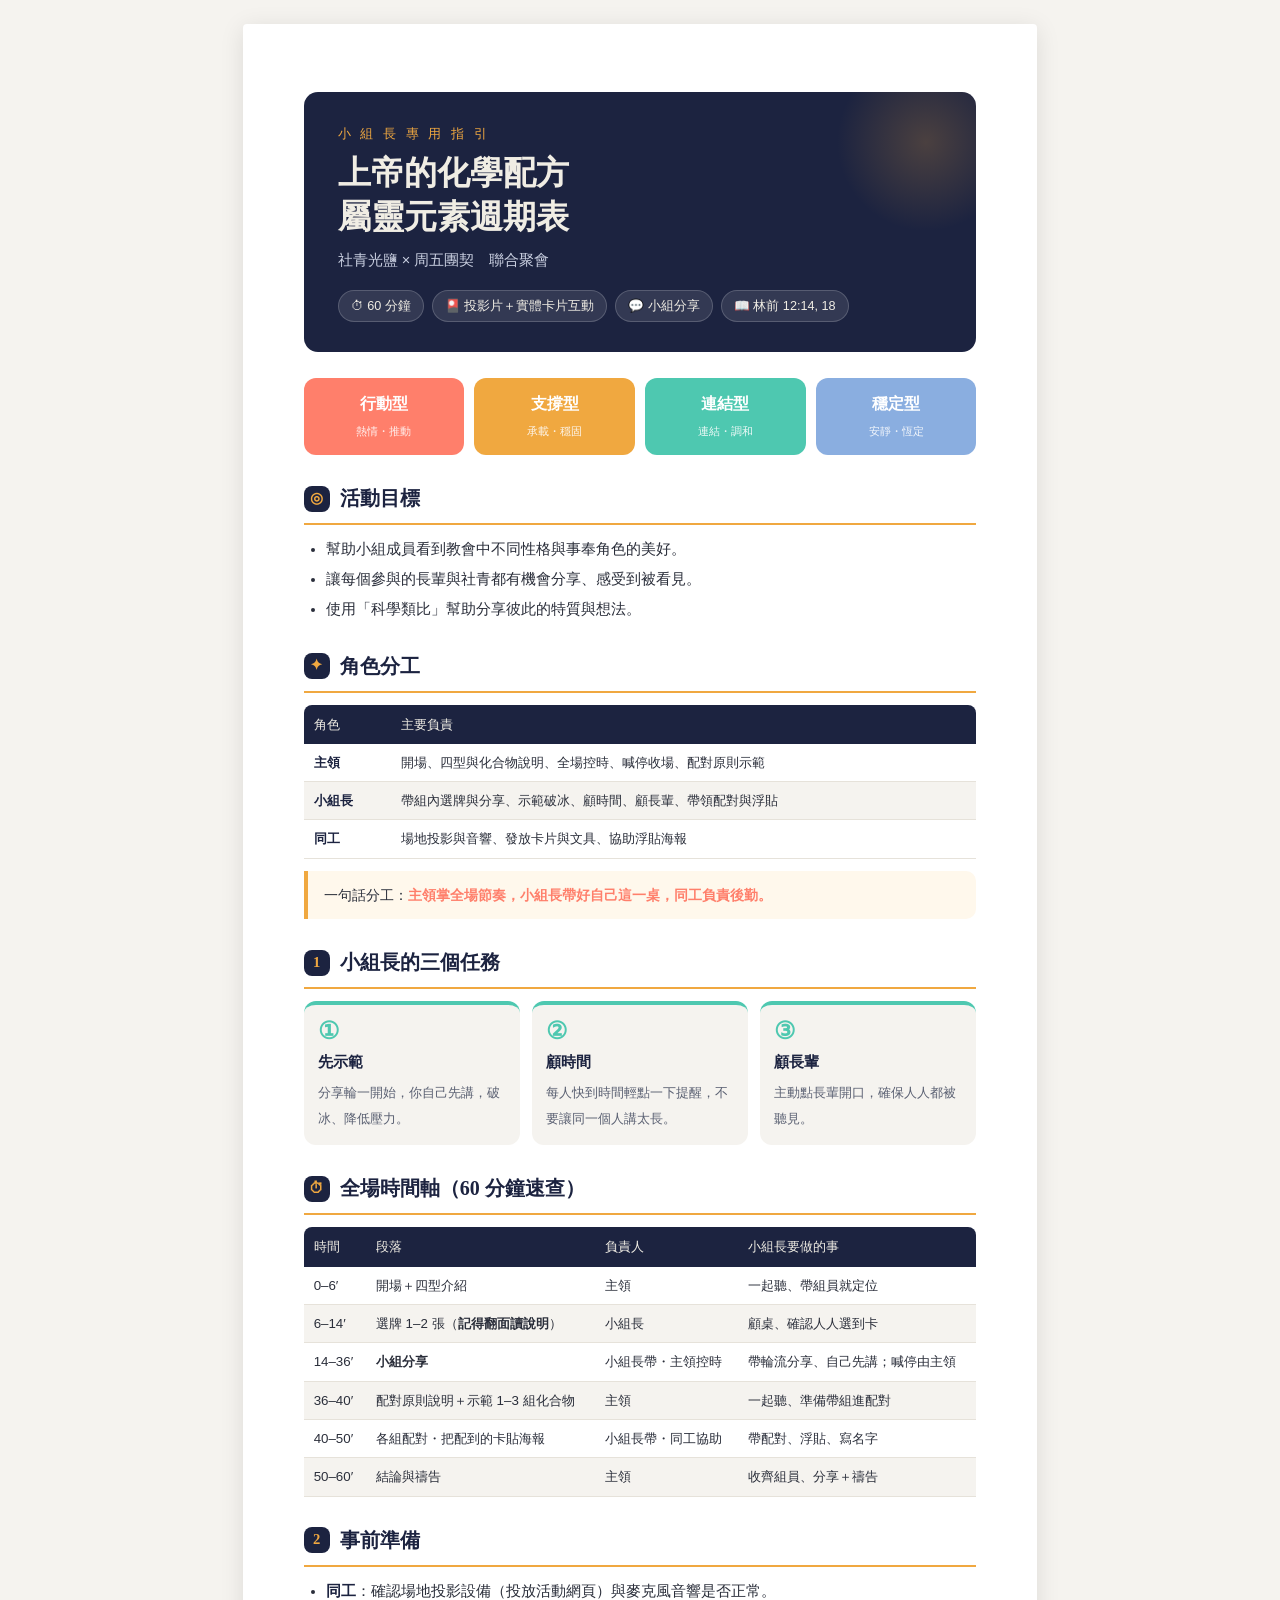
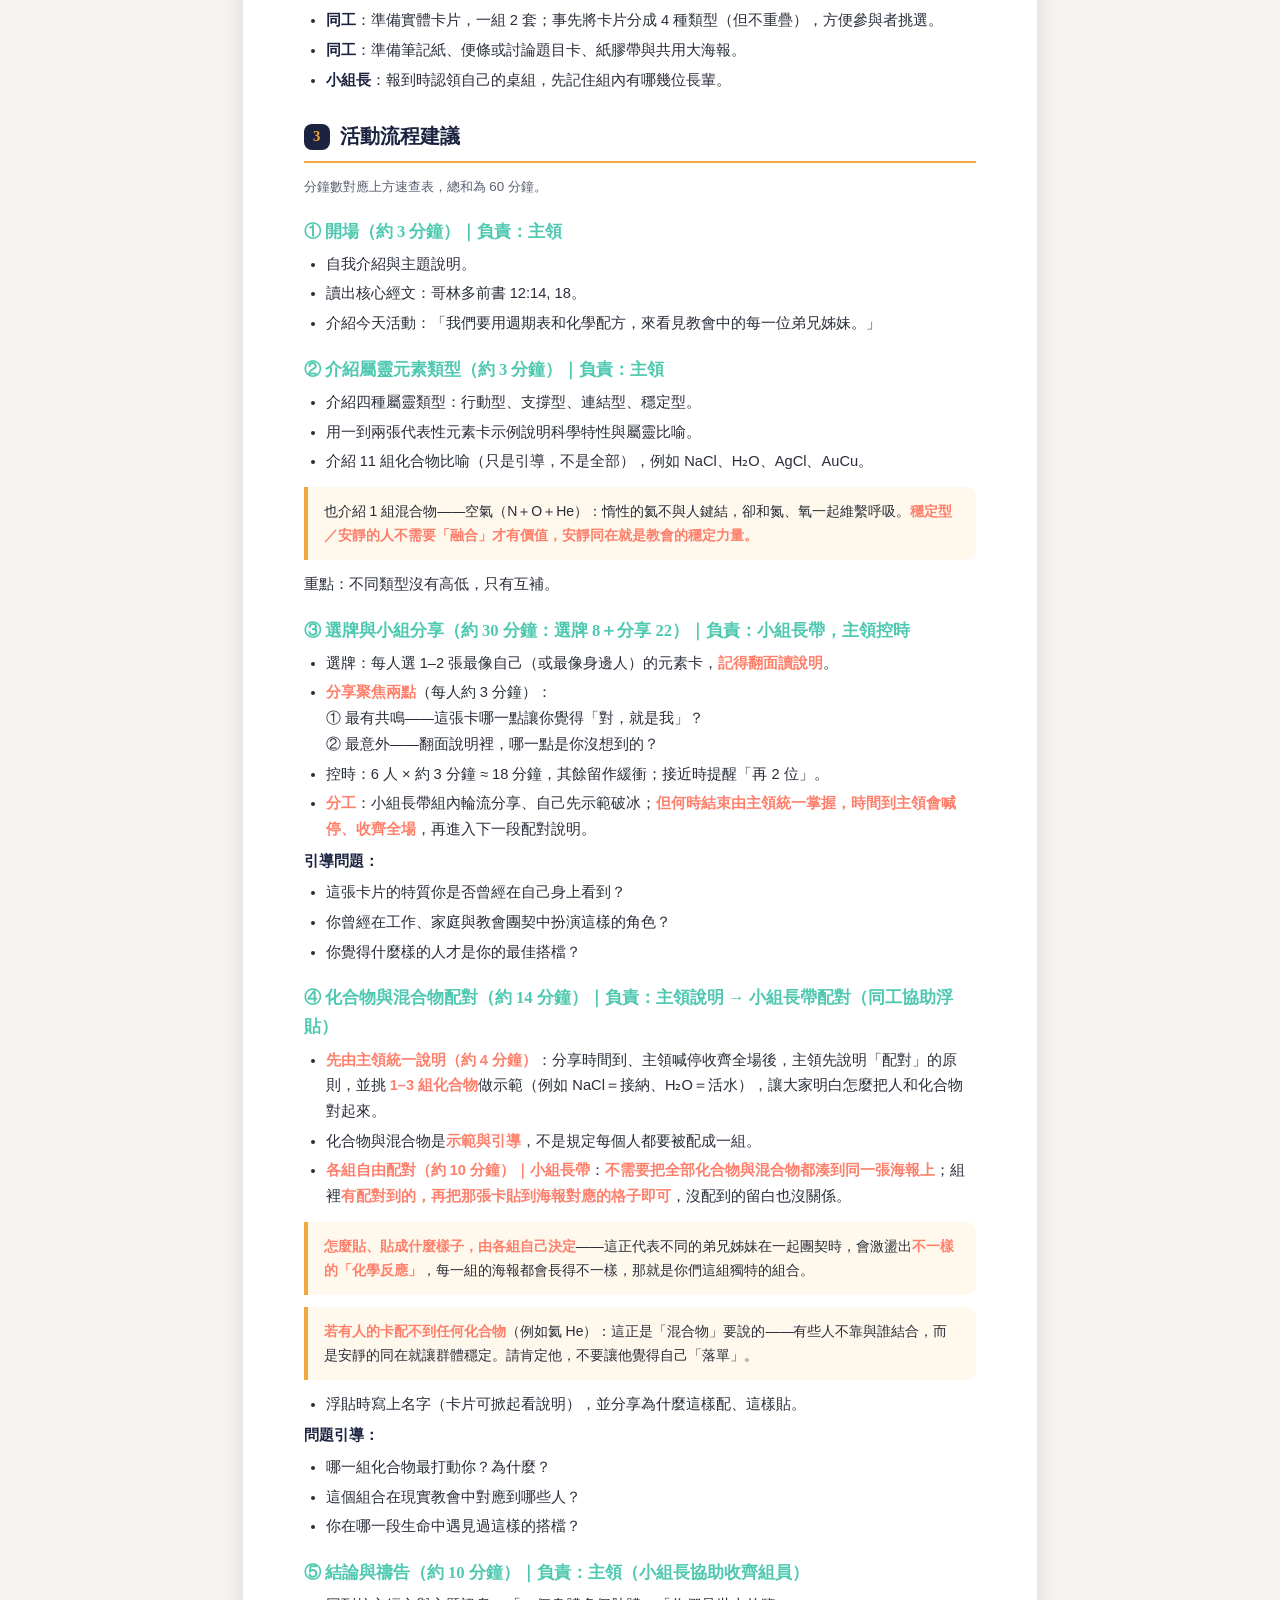
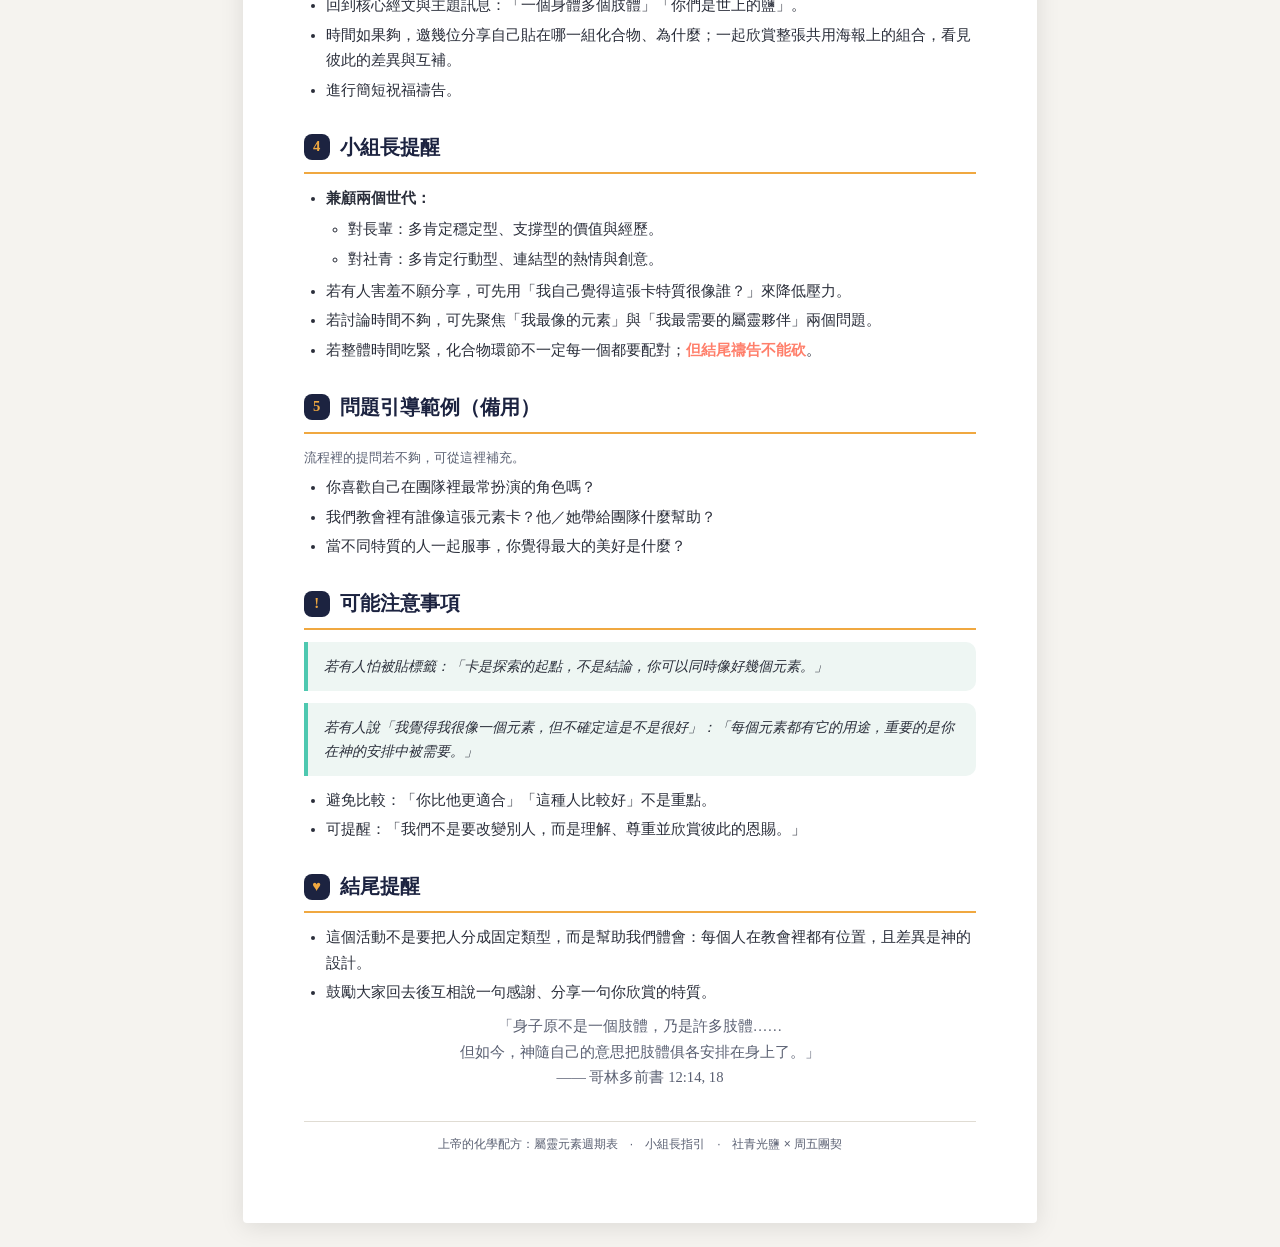
==== leader-guide.html @ a565ae97 "小組長指引 HTML：A4 列印排版優化，並改用英文檔名 leader-guide.html - 列印時避免表格/卡片/段落跨頁、標題與內文不分離 - 保留深色表頭與封面背景（print-color-" ====
<!DOCTYPE html>
<html lang="zh-Hant">
<head>
<meta charset="UTF-8">
<title>活動指引：小組長專用</title>
<style>
  :root {
    --action-main: #FF7F6B;
    --struct-main: #F0A840;
    --rel-main:    #4EC8B0;
    --stab-main:   #8AAEE0;
    --board:       #1c2340;
    --board-text:  #f0ede4;
    --bg:          #f5f3ef;
    --ink:         #2a2e3a;
    --ink-soft:    #5a6072;
  }

  @page {
    size: A4;
    margin: 16mm 15mm 18mm 15mm;
  }

  * { box-sizing: border-box; }

  body {
    font-family: "Noto Sans TC", "PingFang TC", "Microsoft JhengHei", sans-serif;
    color: var(--ink);
    line-height: 1.75;
    font-size: 11pt;
    margin: 0;
    background: var(--bg);
  }

  /* 螢幕檢視：模擬 A4 紙張置中，留白；列印時關閉，改由 @page 控制邊距 */
  .page {
    max-width: 210mm;
    margin: 24px auto;
    padding: 18mm 16mm;
    background: #fff;
    box-shadow: 0 4px 24px rgba(0,0,0,.10);
    border-radius: 4px;
  }
  @media print {
    /* 保留深色表頭/封面背景，否則淺色字會印不出來 */
    * { -webkit-print-color-adjust: exact; print-color-adjust: exact; }
    body { background: #fff; font-size: 10.5pt; }
    .page {
      max-width: none;
      margin: 0;
      padding: 0;
      box-shadow: none;
      border-radius: 0;
    }
    /* 避免段落、表格、卡片被切到跨頁 */
    h2, h3 { break-after: avoid; }
    table, thead, tr { break-inside: avoid; }
    .callout, .task, .types, .tasks, li { break-inside: avoid; }
    .cover { break-inside: avoid; }
    /* 列印時關閉陰影/圓角等螢幕裝飾，省墨並更清晰 */
    .cover { box-shadow: none; }
  }

  h1, h2, h3 { font-family: "Noto Serif TC", "Songti TC", serif; }

  /* ---- Cover header ---- */
  .cover {
    background: var(--board);
    color: var(--board-text);
    border-radius: 14px;
    padding: 30px 34px;
    margin-bottom: 26px;
    position: relative;
    overflow: hidden;
  }
  .cover::after {
    content: "";
    position: absolute;
    right: -40px; top: -40px;
    width: 180px; height: 180px;
    border-radius: 50%;
    background: radial-gradient(circle, rgba(240,168,64,.22), transparent 70%);
  }
  .cover .eyebrow {
    font-size: 10pt;
    letter-spacing: 3px;
    color: var(--struct-main);
    margin: 0 0 6px;
  }
  .cover h1 {
    margin: 0 0 10px;
    font-size: 25pt;
    font-weight: 700;
    line-height: 1.3;
  }
  .cover .sub {
    margin: 0;
    font-size: 11pt;
    color: #c9cfe0;
  }
  .cover .meta {
    margin-top: 16px;
    display: flex;
    flex-wrap: wrap;
    gap: 8px;
  }
  .chip {
    font-size: 9.5pt;
    padding: 4px 12px;
    border-radius: 999px;
    background: rgba(255,255,255,.10);
    border: 1px solid rgba(255,255,255,.18);
    color: var(--board-text);
  }

  /* ---- type swatches ---- */
  .types {
    display: flex;
    gap: 10px;
    margin: 0 0 26px;
  }
  .type {
    flex: 1;
    border-radius: 12px;
    padding: 12px 14px;
    color: #fff;
    text-align: center;
  }
  .type b { display: block; font-size: 12pt; }
  .type span { font-size: 8.5pt; opacity: .9; }
  .t-action { background: var(--action-main); }
  .t-struct { background: var(--struct-main); }
  .t-rel    { background: var(--rel-main); }
  .t-stab   { background: var(--stab-main); }

  /* ---- section headings ---- */
  h2 {
    font-size: 15pt;
    color: var(--board);
    margin: 26px 0 12px;
    padding-bottom: 7px;
    border-bottom: 2px solid var(--struct-main);
    display: flex;
    align-items: center;
    gap: 10px;
  }
  h2 .num {
    display: inline-flex;
    align-items: center;
    justify-content: center;
    width: 26px; height: 26px;
    border-radius: 8px;
    background: var(--board);
    color: var(--struct-main);
    font-size: 11pt;
    flex: none;
  }
  h3 {
    font-size: 12.5pt;
    color: var(--rel-main);
    margin: 18px 0 6px;
  }

  p { margin: 6px 0; }

  ul, ol { margin: 6px 0; padding-left: 22px; }
  li { margin: 4px 0; }

  strong { color: var(--action-main); font-weight: 700; }

  /* ---- table ---- */
  table {
    width: 100%;
    border-collapse: collapse;
    margin: 10px 0;
    font-size: 10pt;
  }
  th {
    background: var(--board);
    color: var(--board-text);
    padding: 8px 10px;
    text-align: left;
    font-weight: 500;
  }
  th:first-child { border-top-left-radius: 8px; }
  th:last-child  { border-top-right-radius: 8px; }
  td {
    padding: 7px 10px;
    border-bottom: 1px solid #e6e2da;
  }
  tr:nth-child(even) td { background: var(--bg); }

  /* ---- task cards ---- */
  .tasks {
    display: flex;
    gap: 12px;
    margin: 12px 0;
  }
  .task {
    flex: 1;
    background: var(--bg);
    border-radius: 12px;
    padding: 14px;
    border-top: 4px solid var(--rel-main);
  }
  .task .k { font-size: 18pt; font-weight: 700; color: var(--rel-main); line-height: 1; }
  .task b { display: block; margin: 6px 0 4px; color: var(--board); font-size: 11.5pt; }
  .task span { font-size: 9.5pt; color: var(--ink-soft); }

  /* ---- callout ---- */
  .callout {
    background: #fff8ec;
    border-left: 4px solid var(--struct-main);
    border-radius: 0 10px 10px 0;
    padding: 12px 16px;
    margin: 12px 0;
    font-size: 10.5pt;
  }
  .callout.quote {
    background: #eef6f3;
    border-left-color: var(--rel-main);
    font-style: italic;
  }

  .verse {
    text-align: center;
    color: var(--ink-soft);
    font-family: "Noto Serif TC", serif;
    font-size: 11pt;
    margin: 8px 0 4px;
  }

  .avoid-page-break { break-inside: avoid; }
  h2 { break-after: avoid; }

  footer {
    margin-top: 30px;
    padding-top: 12px;
    border-top: 1px solid #e0dcd3;
    text-align: center;
    color: var(--ink-soft);
    font-size: 9pt;
  }
</style>
</head>
<body>
<div class="page">

  <div class="cover">
    <p class="eyebrow">小 組 長 專 用 指 引</p>
    <h1>上帝的化學配方<br>屬靈元素週期表</h1>
    <p class="sub">社青光鹽 × 周五團契　聯合聚會</p>
    <div class="meta">
      <span class="chip">⏱ 60 分鐘</span>
      <span class="chip">🎴 投影片＋實體卡片互動</span>
      <span class="chip">💬 小組分享</span>
      <span class="chip">📖 林前 12:14, 18</span>
    </div>
  </div>

  <div class="types">
    <div class="type t-action"><b>行動型</b><span>熱情・推動</span></div>
    <div class="type t-struct"><b>支撐型</b><span>承載・穩固</span></div>
    <div class="type t-rel"><b>連結型</b><span>連結・調和</span></div>
    <div class="type t-stab"><b>穩定型</b><span>安靜・恆定</span></div>
  </div>

  <h2><span class="num">◎</span>活動目標</h2>
  <ul>
    <li>幫助小組成員看到教會中不同性格與事奉角色的美好。</li>
    <li>讓每個參與的長輩與社青都有機會分享、感受到被看見。</li>
    <li>使用「科學類比」幫助分享彼此的特質與想法。</li>
  </ul>

  <h2><span class="num">✦</span>角色分工</h2>
  <table>
    <thead>
      <tr><th>角色</th><th>主要負責</th></tr>
    </thead>
    <tbody>
      <tr><td><b style="color:var(--board)">主領</b></td><td>開場、四型與化合物說明、全場控時、喊停收場、配對原則示範</td></tr>
      <tr><td><b style="color:var(--board)">小組長</b></td><td>帶組內選牌與分享、示範破冰、顧時間、顧長輩、帶領配對與浮貼</td></tr>
      <tr><td><b style="color:var(--board)">同工</b></td><td>場地投影與音響、發放卡片與文具、協助浮貼海報</td></tr>
    </tbody>
  </table>
  <div class="callout">一句話分工：<strong>主領掌全場節奏，小組長帶好自己這一桌，同工負責後勤。</strong></div>

  <h2><span class="num">1</span>小組長的三個任務</h2>
  <div class="tasks">
    <div class="task">
      <div class="k">①</div>
      <b>先示範</b>
      <span>分享輪一開始，你自己先講，破冰、降低壓力。</span>
    </div>
    <div class="task">
      <div class="k">②</div>
      <b>顧時間</b>
      <span>每人快到時間輕點一下提醒，不要讓同一個人講太長。</span>
    </div>
    <div class="task">
      <div class="k">③</div>
      <b>顧長輩</b>
      <span>主動點長輩開口，確保人人都被聽見。</span>
    </div>
  </div>

  <h2><span class="num">⏱</span>全場時間軸（60 分鐘速查）</h2>
  <table>
    <thead>
      <tr><th>時間</th><th>段落</th><th>負責人</th><th>小組長要做的事</th></tr>
    </thead>
    <tbody>
      <tr><td>0–6′</td><td>開場＋四型介紹</td><td>主領</td><td>一起聽、帶組員就定位</td></tr>
      <tr><td>6–14′</td><td>選牌 1–2 張（<b>記得翻面讀說明</b>）</td><td>小組長</td><td>顧桌、確認人人選到卡</td></tr>
      <tr><td>14–36′</td><td><b>小組分享</b></td><td>小組長帶・主領控時</td><td>帶輪流分享、自己先講；喊停由主領</td></tr>
      <tr><td>36–40′</td><td>配對原則說明＋示範 1–3 組化合物</td><td>主領</td><td>一起聽、準備帶組進配對</td></tr>
      <tr><td>40–50′</td><td>各組配對・把配到的卡貼海報</td><td>小組長帶・同工協助</td><td>帶配對、浮貼、寫名字</td></tr>
      <tr><td>50–60′</td><td>結論與禱告</td><td>主領</td><td>收齊組員、分享＋禱告</td></tr>
    </tbody>
  </table>

  <h2><span class="num">2</span>事前準備</h2>
  <ul>
    <li><b style="color:var(--board)">同工</b>：確認場地投影設備（投放活動網頁）與麥克風音響是否正常。</li>
    <li><b style="color:var(--board)">同工</b>：準備實體卡片，一組 2 套；事先將卡片分成 4 種類型（但不重疊），方便參與者挑選。</li>
    <li><b style="color:var(--board)">同工</b>：準備筆記紙、便條或討論題目卡、紙膠帶與共用大海報。</li>
    <li><b style="color:var(--board)">小組長</b>：報到時認領自己的桌組，先記住組內有哪幾位長輩。</li>
  </ul>

  <h2><span class="num">3</span>活動流程建議</h2>
  <p style="color:var(--ink-soft);font-size:10pt;">分鐘數對應上方速查表，總和為 60 分鐘。</p>

  <h3>① 開場（約 3 分鐘）｜負責：主領</h3>
  <ul>
    <li>自我介紹與主題說明。</li>
    <li>讀出核心經文：哥林多前書 12:14, 18。</li>
    <li>介紹今天活動：「我們要用週期表和化學配方，來看見教會中的每一位弟兄姊妹。」</li>
  </ul>

  <h3>② 介紹屬靈元素類型（約 3 分鐘）｜負責：主領</h3>
  <ul>
    <li>介紹四種屬靈類型：行動型、支撐型、連結型、穩定型。</li>
    <li>用一到兩張代表性元素卡示例說明科學特性與屬靈比喻。</li>
    <li>介紹 11 組化合物比喻（只是引導，不是全部），例如 NaCl、H₂O、AgCl、AuCu。</li>
  </ul>
  <div class="callout">
    也介紹 1 組混合物——空氣（N＋O＋He）：惰性的氦不與人鍵結，卻和氮、氧一起維繫呼吸。<strong>穩定型／安靜的人不需要「融合」才有價值，安靜同在就是教會的穩定力量。</strong>
  </div>
  <p>重點：不同類型沒有高低，只有互補。</p>

  <h3>③ 選牌與小組分享（約 30 分鐘：選牌 8＋分享 22）｜負責：小組長帶，主領控時</h3>
  <ul>
    <li>選牌：每人選 1–2 張最像自己（或最像身邊人）的元素卡，<strong>記得翻面讀說明</strong>。</li>
    <li><strong>分享聚焦兩點</strong>（每人約 3 分鐘）：
      <br>① 最有共鳴——這張卡哪一點讓你覺得「對，就是我」？
      <br>② 最意外——翻面說明裡，哪一點是你沒想到的？</li>
    <li>控時：6 人 × 約 3 分鐘 ≈ 18 分鐘，其餘留作緩衝；接近時提醒「再 2 位」。</li>
    <li><strong>分工</strong>：小組長帶組內輪流分享、自己先示範破冰；<strong>但何時結束由主領統一掌握，時間到主領會喊停、收齊全場</strong>，再進入下一段配對說明。</li>
  </ul>
  <p><b style="color:var(--board)">引導問題：</b></p>
  <ul>
    <li>這張卡片的特質你是否曾經在自己身上看到？</li>
    <li>你曾經在工作、家庭與教會團契中扮演這樣的角色？</li>
    <li>你覺得什麼樣的人才是你的最佳搭檔？</li>
  </ul>

  <h3>④ 化合物與混合物配對（約 14 分鐘）｜負責：主領說明 → 小組長帶配對（同工協助浮貼）</h3>
  <ul>
    <li><strong>先由主領統一說明（約 4 分鐘）</strong>：分享時間到、主領喊停收齊全場後，主領先說明「配對」的原則，並挑 <strong>1–3 組化合物</strong>做示範（例如 NaCl＝接納、H₂O＝活水），讓大家明白怎麼把人和化合物對起來。</li>
    <li>化合物與混合物是<strong>示範與引導</strong>，不是規定每個人都要被配成一組。</li>
    <li><strong>各組自由配對（約 10 分鐘）｜小組長帶</strong>：<strong>不需要把全部化合物與混合物都湊到同一張海報上</strong>；組裡<strong>有配對到的，再把那張卡貼到海報對應的格子即可</strong>，沒配到的留白也沒關係。</li>
  </ul>
  <div class="callout">
    <strong>怎麼貼、貼成什麼樣子，由各組自己決定</strong>——這正代表不同的弟兄姊妹在一起團契時，會激盪出<strong>不一樣的「化學反應」</strong>，每一組的海報都會長得不一樣，那就是你們這組獨特的組合。
  </div>
  <div class="callout">
    <strong>若有人的卡配不到任何化合物</strong>（例如氦 He）：這正是「混合物」要說的——有些人不靠與誰結合，而是安靜的同在就讓群體穩定。請肯定他，不要讓他覺得自己「落單」。
  </div>
  <ul>
    <li>浮貼時寫上名字（卡片可掀起看說明），並分享為什麼這樣配、這樣貼。</li>
  </ul>
  <p><b style="color:var(--board)">問題引導：</b></p>
  <ul>
    <li>哪一組化合物最打動你？為什麼？</li>
    <li>這個組合在現實教會中對應到哪些人？</li>
    <li>你在哪一段生命中遇見過這樣的搭檔？</li>
  </ul>

  <h3>⑤ 結論與禱告（約 10 分鐘）｜負責：主領（小組長協助收齊組員）</h3>
  <ul>
    <li>回到核心經文與主題訊息：「一個身體多個肢體」「你們是世上的鹽」。</li>
    <li>時間如果夠，邀幾位分享自己貼在哪一組化合物、為什麼；一起欣賞整張共用海報上的組合，看見彼此的差異與互補。</li>
    <li>進行簡短祝福禱告。</li>
  </ul>

  <h2><span class="num">4</span>小組長提醒</h2>
  <div class="avoid-page-break">
  <ul>
    <li><b>兼顧兩個世代：</b>
      <ul>
        <li>對長輩：多肯定穩定型、支撐型的價值與經歷。</li>
        <li>對社青：多肯定行動型、連結型的熱情與創意。</li>
      </ul>
    </li>
    <li>若有人害羞不願分享，可先用「我自己覺得這張卡特質很像誰？」來降低壓力。</li>
    <li>若討論時間不夠，可先聚焦「我最像的元素」與「我最需要的屬靈夥伴」兩個問題。</li>
    <li>若整體時間吃緊，化合物環節不一定每一個都要配對；<strong>但結尾禱告不能砍</strong>。</li>
  </ul>
  </div>

  <h2><span class="num">5</span>問題引導範例（備用）</h2>
  <p style="color:var(--ink-soft);font-size:10pt;">流程裡的提問若不夠，可從這裡補充。</p>
  <ul>
    <li>你喜歡自己在團隊裡最常扮演的角色嗎？</li>
    <li>我們教會裡有誰像這張元素卡？他／她帶給團隊什麼幫助？</li>
    <li>當不同特質的人一起服事，你覺得最大的美好是什麼？</li>
  </ul>

  <h2><span class="num">!</span>可能注意事項</h2>
  <div class="avoid-page-break">
  <div class="callout quote">若有人怕被貼標籤：「卡是探索的起點，不是結論，你可以同時像好幾個元素。」</div>
  <div class="callout quote">若有人說「我覺得我很像一個元素，但不確定這是不是很好」：「每個元素都有它的用途，重要的是你在神的安排中被需要。」</div>
  <ul>
    <li>避免比較：「你比他更適合」「這種人比較好」不是重點。</li>
    <li>可提醒：「我們不是要改變別人，而是理解、尊重並欣賞彼此的恩賜。」</li>
  </ul>
  </div>

  <h2><span class="num">♥</span>結尾提醒</h2>
  <div class="avoid-page-break">
  <ul>
    <li>這個活動不是要把人分成固定類型，而是幫助我們體會：每個人在教會裡都有位置，且差異是神的設計。</li>
    <li>鼓勵大家回去後互相說一句感謝、分享一句你欣賞的特質。</li>
  </ul>
  <p class="verse">「身子原不是一個肢體，乃是許多肢體……<br>但如今，神隨自己的意思把肢體俱各安排在身上了。」<br>—— 哥林多前書 12:14, 18</p>
  </div>

  <footer>上帝的化學配方：屬靈元素週期表　·　小組長指引　·　社青光鹽 × 周五團契</footer>

</div>
</body>
</html>
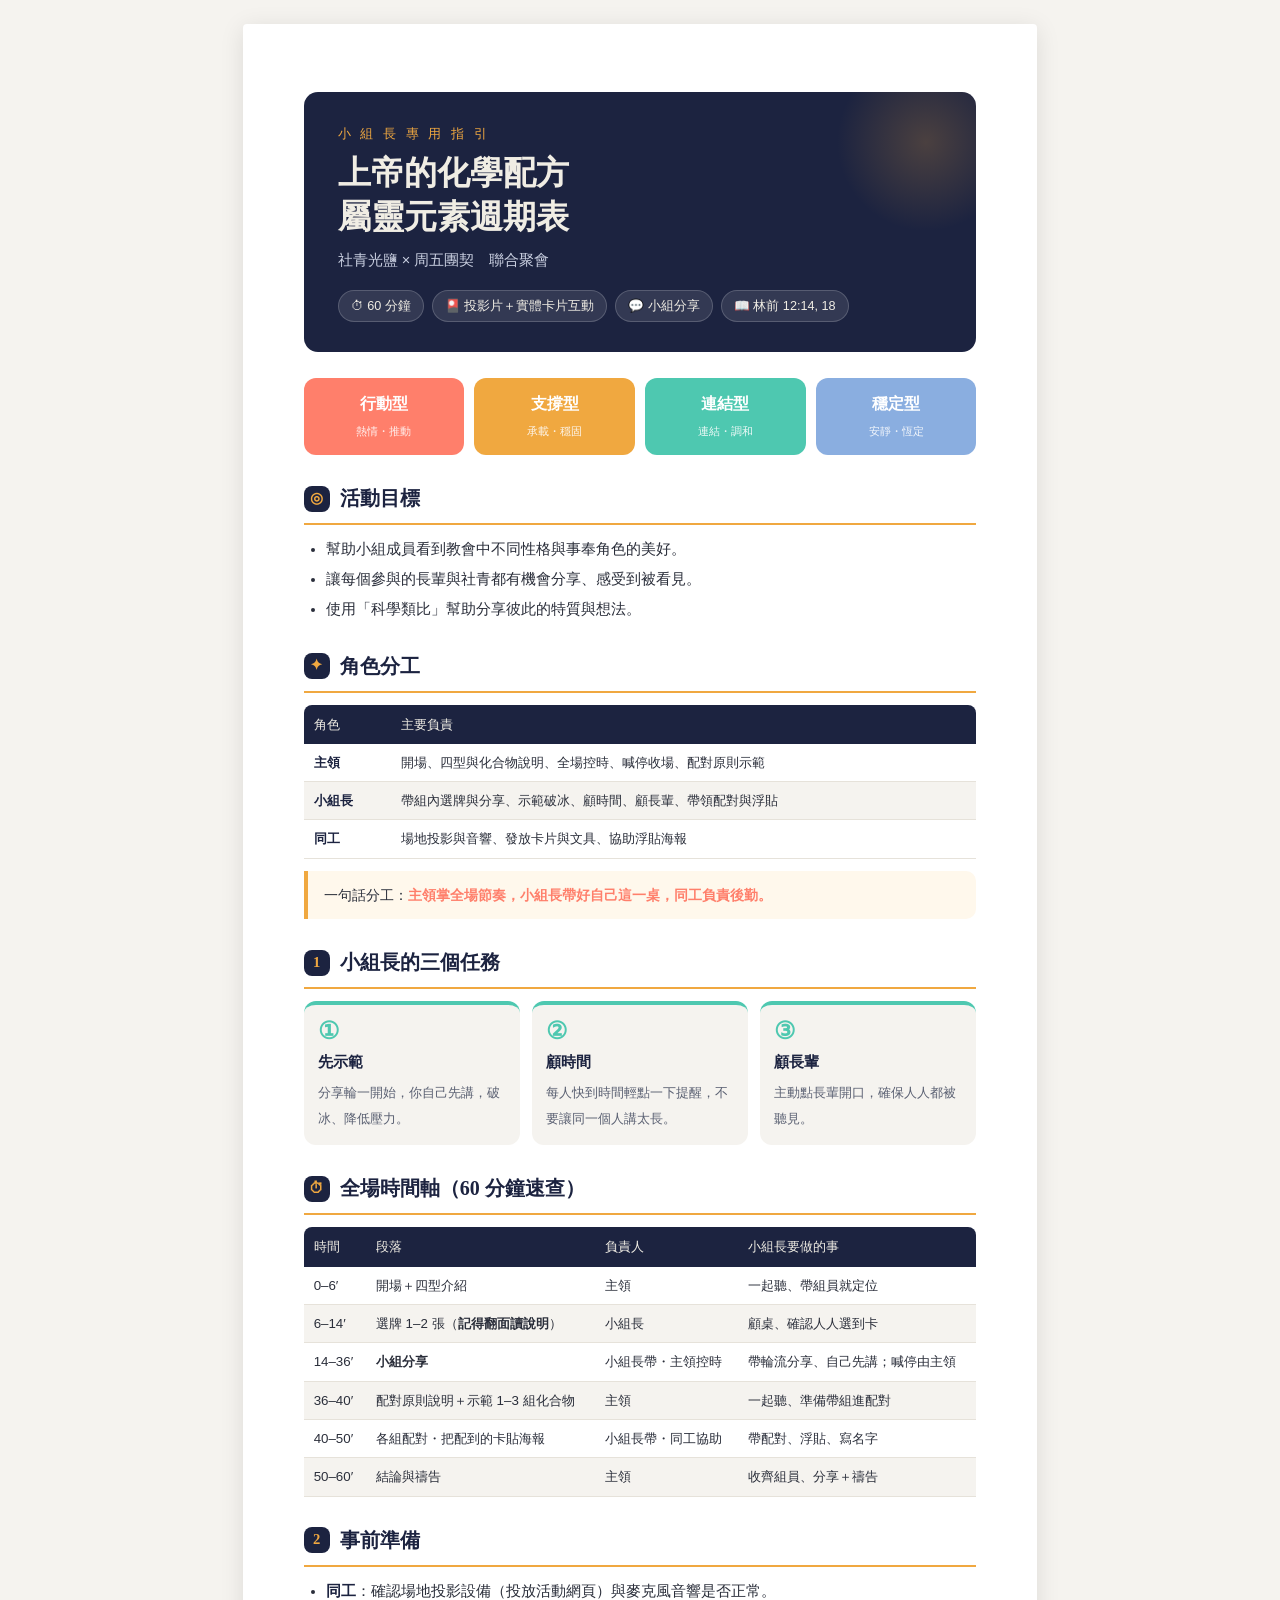
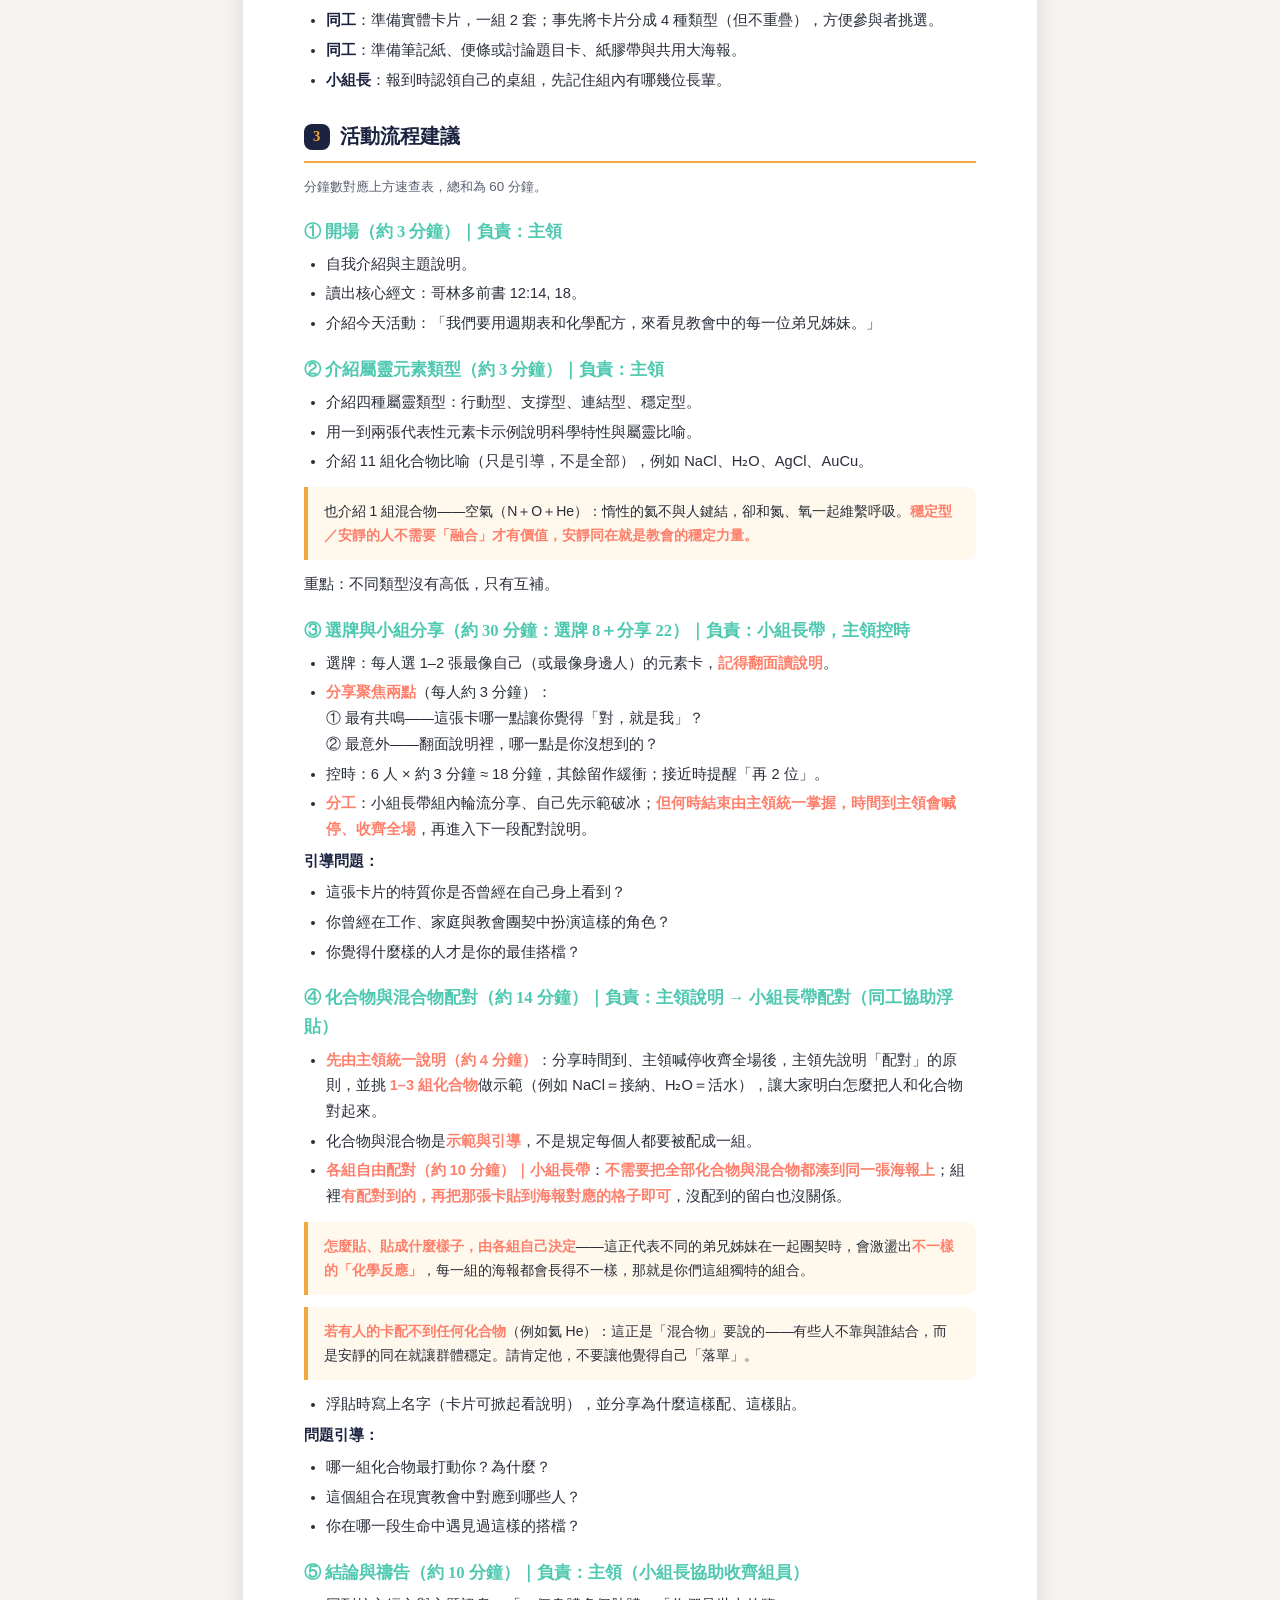
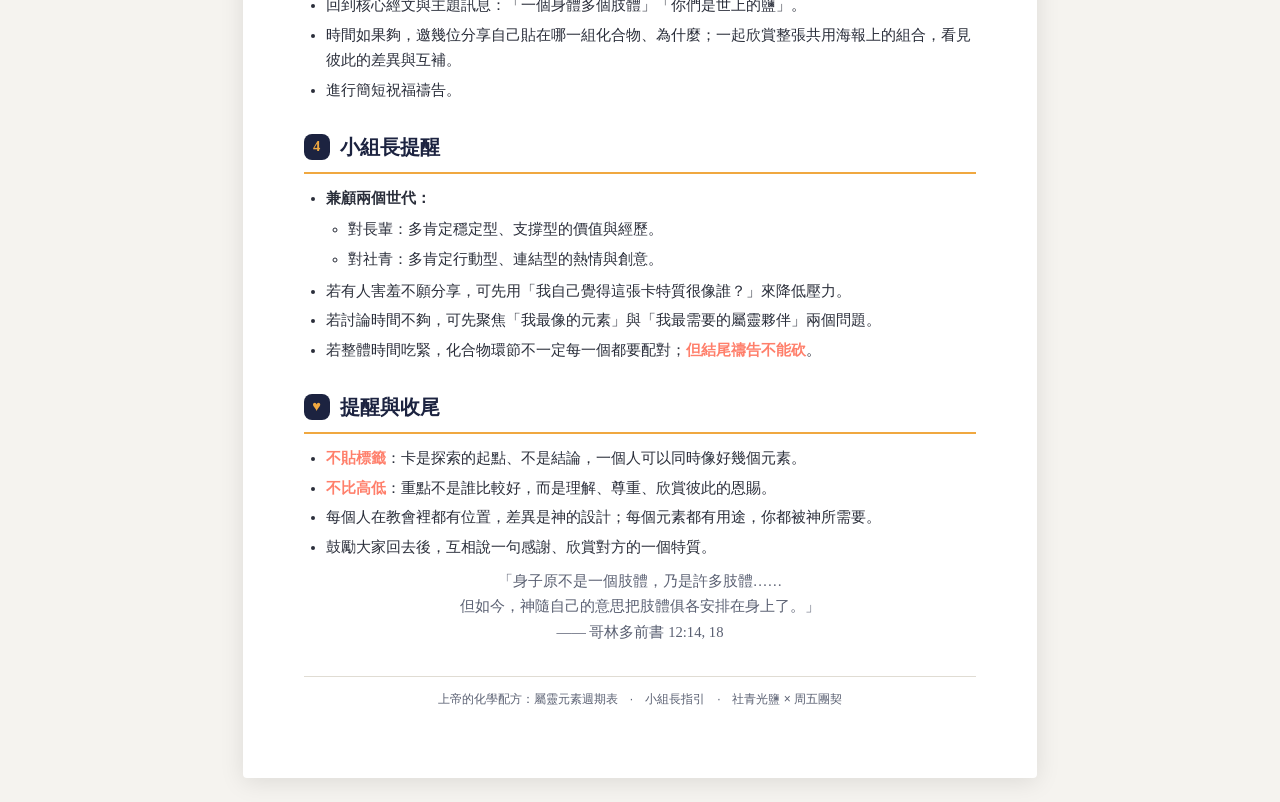
==== commit 560f98ef: "小組長指引：精簡內容 - 移除「問題引導範例（備用）」整段（與流程內提問重複） - 「可能注意事項」＋「結尾提醒」合併精簡為「提醒與收尾」4 條重點 - 仍維持黑白 2 頁 A4  Co-Author" ====
--- a/leader-guide.html
+++ b/leader-guide.html
@@ -41,25 +41,6 @@
     box-shadow: 0 4px 24px rgba(0,0,0,.10);
     border-radius: 4px;
   }
-  @media print {
-    /* 保留深色表頭/封面背景，否則淺色字會印不出來 */
-    * { -webkit-print-color-adjust: exact; print-color-adjust: exact; }
-    body { background: #fff; font-size: 10.5pt; }
-    .page {
-      max-width: none;
-      margin: 0;
-      padding: 0;
-      box-shadow: none;
-      border-radius: 0;
-    }
-    /* 避免段落、表格、卡片被切到跨頁 */
-    h2, h3 { break-after: avoid; }
-    table, thead, tr { break-inside: avoid; }
-    .callout, .task, .types, .tasks, li { break-inside: avoid; }
-    .cover { break-inside: avoid; }
-    /* 列印時關閉陰影/圓角等螢幕裝飾，省墨並更清晰 */
-    .cover { box-shadow: none; }
-  }
 
   h1, h2, h3 { font-family: "Noto Serif TC", "Songti TC", serif; }
 
@@ -241,6 +222,79 @@
     color: var(--ink-soft);
     font-size: 9pt;
   }
+
+  /* ===== 黑白 A4 列印：白底黑字、線框、壓縮成兩頁 =====
+     置於樣式最後，確保列印規則蓋過上方螢幕規則（同權重時後者勝） */
+  @media print {
+    @page { size: A4; margin: 10mm 11mm; }
+
+    body { background: #fff; color: #000; font-size: 8.1pt; line-height: 1.3; }
+    .page { max-width: none; margin: 0; padding: 0; box-shadow: none; border-radius: 0; }
+
+    strong, b { color: #000 !important; }
+
+    /* 省紙：條列改雙欄 */
+    ul.cols2 { column-count: 2; column-gap: 16px; margin: 3px 0; }
+    ul.cols2 > li { break-inside: avoid; }
+
+    /* 封面：拿掉深色底與裝飾圓，改成細線分隔的標題列 */
+    .cover {
+      background: #fff; color: #000; border: none;
+      border-bottom: 1.5pt solid #000; border-radius: 0;
+      padding: 0 0 8px; margin: 0 0 10px; box-shadow: none;
+    }
+    .cover::after { display: none; }
+    .cover .eyebrow { color: #000; margin: 0 0 2px; letter-spacing: 2px; }
+    .cover h1 { font-size: 16pt; margin: 0 0 4px; line-height: 1.2; }
+    .cover .sub { color: #222; font-size: 9pt; }
+    .cover .meta { margin-top: 7px; gap: 6px; }
+    .chip { background: #fff; border: 0.75pt solid #000; color: #000; padding: 1px 7px; font-size: 8pt; }
+
+    /* 四型：細框小方塊 */
+    .types { gap: 6px; margin: 0 0 10px; }
+    .type, .t-action, .t-struct, .t-rel, .t-stab {
+      background: #fff !important; color: #000 !important;
+      border: 0.75pt solid #555; padding: 4px 6px; border-radius: 6px;
+    }
+    .type b { font-size: 9.5pt; }
+    .type span { color: #333; font-size: 7.5pt; }
+
+    /* 標題：壓縮間距、去色 */
+    h2 { color: #000; font-size: 11.5pt; margin: 10px 0 5px; padding-bottom: 3px; border-bottom: 1pt solid #000; gap: 7px; }
+    h2 .num { background: #fff; color: #000; border: 0.75pt solid #000; width: 19px; height: 19px; border-radius: 5px; font-size: 9pt; }
+    h3 { color: #000; font-size: 10pt; margin: 8px 0 2px; }
+    p { margin: 3px 0; }
+    p[style] { font-size: 8.5pt !important; color: #333 !important; }
+    ul, ol { margin: 3px 0; padding-left: 18px; }
+    li { margin: 1.5px 0; }
+
+    /* 表格：白底黑線 */
+    table { margin: 6px 0; font-size: 8.2pt; }
+    th { background: #fff; color: #000; border: 0.75pt solid #000; padding: 3px 6px; font-weight: 700; }
+    th:first-child, th:last-child { border-radius: 0; }
+    td { padding: 3px 6px; border: 0.5pt solid #999; }
+    td b[style] { color: #000 !important; }
+    tr:nth-child(even) td { background: #fff; }
+
+    /* 三個任務：細框、緊湊 */
+    .tasks { gap: 8px; margin: 8px 0; }
+    .task { background: #fff; border: 0.75pt solid #999; border-top: 2pt solid #000; border-radius: 6px; padding: 7px 9px; }
+    .task .k { color: #000; font-size: 14pt; }
+    .task b { color: #000; font-size: 10pt; margin: 3px 0 2px; }
+    .task span { color: #222; font-size: 8.2pt; }
+
+    /* callout：去底色，改細左線 */
+    .callout { background: #fff; border-left: 2.5pt solid #000; border-radius: 0; padding: 5px 10px; margin: 5px 0; font-size: 8.4pt; }
+    .callout.quote { background: #fff; border-left-color: #000; font-style: normal; }
+
+    .verse { color: #222; font-size: 9pt; margin: 6px 0 2px; }
+    footer { color: #333; margin-top: 12px; padding-top: 8px; font-size: 7.5pt; }
+
+    /* 跨頁控制：標題不落單、表格與卡片不被切開 */
+    h2, h3 { break-after: avoid; }
+    table, thead, tr, .task, .callout, li { break-inside: avoid; }
+    .tasks, .types { break-inside: avoid; }
+  }
 </style>
 </head>
 <body>
@@ -266,7 +320,7 @@
   </div>
 
   <h2><span class="num">◎</span>活動目標</h2>
-  <ul>
+  <ul class="cols2">
     <li>幫助小組成員看到教會中不同性格與事奉角色的美好。</li>
     <li>讓每個參與的長輩與社青都有機會分享、感受到被看見。</li>
     <li>使用「科學類比」幫助分享彼此的特質與想法。</li>
@@ -358,7 +412,7 @@
     <li><strong>分工</strong>：小組長帶組內輪流分享、自己先示範破冰；<strong>但何時結束由主領統一掌握，時間到主領會喊停、收齊全場</strong>，再進入下一段配對說明。</li>
   </ul>
   <p><b style="color:var(--board)">引導問題：</b></p>
-  <ul>
+  <ul class="cols2">
     <li>這張卡片的特質你是否曾經在自己身上看到？</li>
     <li>你曾經在工作、家庭與教會團契中扮演這樣的角色？</li>
     <li>你覺得什麼樣的人才是你的最佳搭檔？</li>
@@ -380,7 +434,7 @@
     <li>浮貼時寫上名字（卡片可掀起看說明），並分享為什麼這樣配、這樣貼。</li>
   </ul>
   <p><b style="color:var(--board)">問題引導：</b></p>
-  <ul>
+  <ul class="cols2">
     <li>哪一組化合物最打動你？為什麼？</li>
     <li>這個組合在現實教會中對應到哪些人？</li>
     <li>你在哪一段生命中遇見過這樣的搭檔？</li>
@@ -408,29 +462,13 @@
   </ul>
   </div>
 
-  <h2><span class="num">5</span>問題引導範例（備用）</h2>
-  <p style="color:var(--ink-soft);font-size:10pt;">流程裡的提問若不夠，可從這裡補充。</p>
-  <ul>
-    <li>你喜歡自己在團隊裡最常扮演的角色嗎？</li>
-    <li>我們教會裡有誰像這張元素卡？他／她帶給團隊什麼幫助？</li>
-    <li>當不同特質的人一起服事，你覺得最大的美好是什麼？</li>
-  </ul>
-
-  <h2><span class="num">!</span>可能注意事項</h2>
+  <h2><span class="num">♥</span>提醒與收尾</h2>
   <div class="avoid-page-break">
-  <div class="callout quote">若有人怕被貼標籤：「卡是探索的起點，不是結論，你可以同時像好幾個元素。」</div>
-  <div class="callout quote">若有人說「我覺得我很像一個元素，但不確定這是不是很好」：「每個元素都有它的用途，重要的是你在神的安排中被需要。」</div>
-  <ul>
-    <li>避免比較：「你比他更適合」「這種人比較好」不是重點。</li>
-    <li>可提醒：「我們不是要改變別人，而是理解、尊重並欣賞彼此的恩賜。」</li>
-  </ul>
-  </div>
-
-  <h2><span class="num">♥</span>結尾提醒</h2>
-  <div class="avoid-page-break">
-  <ul>
-    <li>這個活動不是要把人分成固定類型，而是幫助我們體會：每個人在教會裡都有位置，且差異是神的設計。</li>
-    <li>鼓勵大家回去後互相說一句感謝、分享一句你欣賞的特質。</li>
+  <ul class="cols2">
+    <li><strong>不貼標籤</strong>：卡是探索的起點、不是結論，一個人可以同時像好幾個元素。</li>
+    <li><strong>不比高低</strong>：重點不是誰比較好，而是理解、尊重、欣賞彼此的恩賜。</li>
+    <li>每個人在教會裡都有位置，差異是神的設計；每個元素都有用途，你都被神所需要。</li>
+    <li>鼓勵大家回去後，互相說一句感謝、欣賞對方的一個特質。</li>
   </ul>
   <p class="verse">「身子原不是一個肢體，乃是許多肢體……<br>但如今，神隨自己的意思把肢體俱各安排在身上了。」<br>—— 哥林多前書 12:14, 18</p>
   </div>
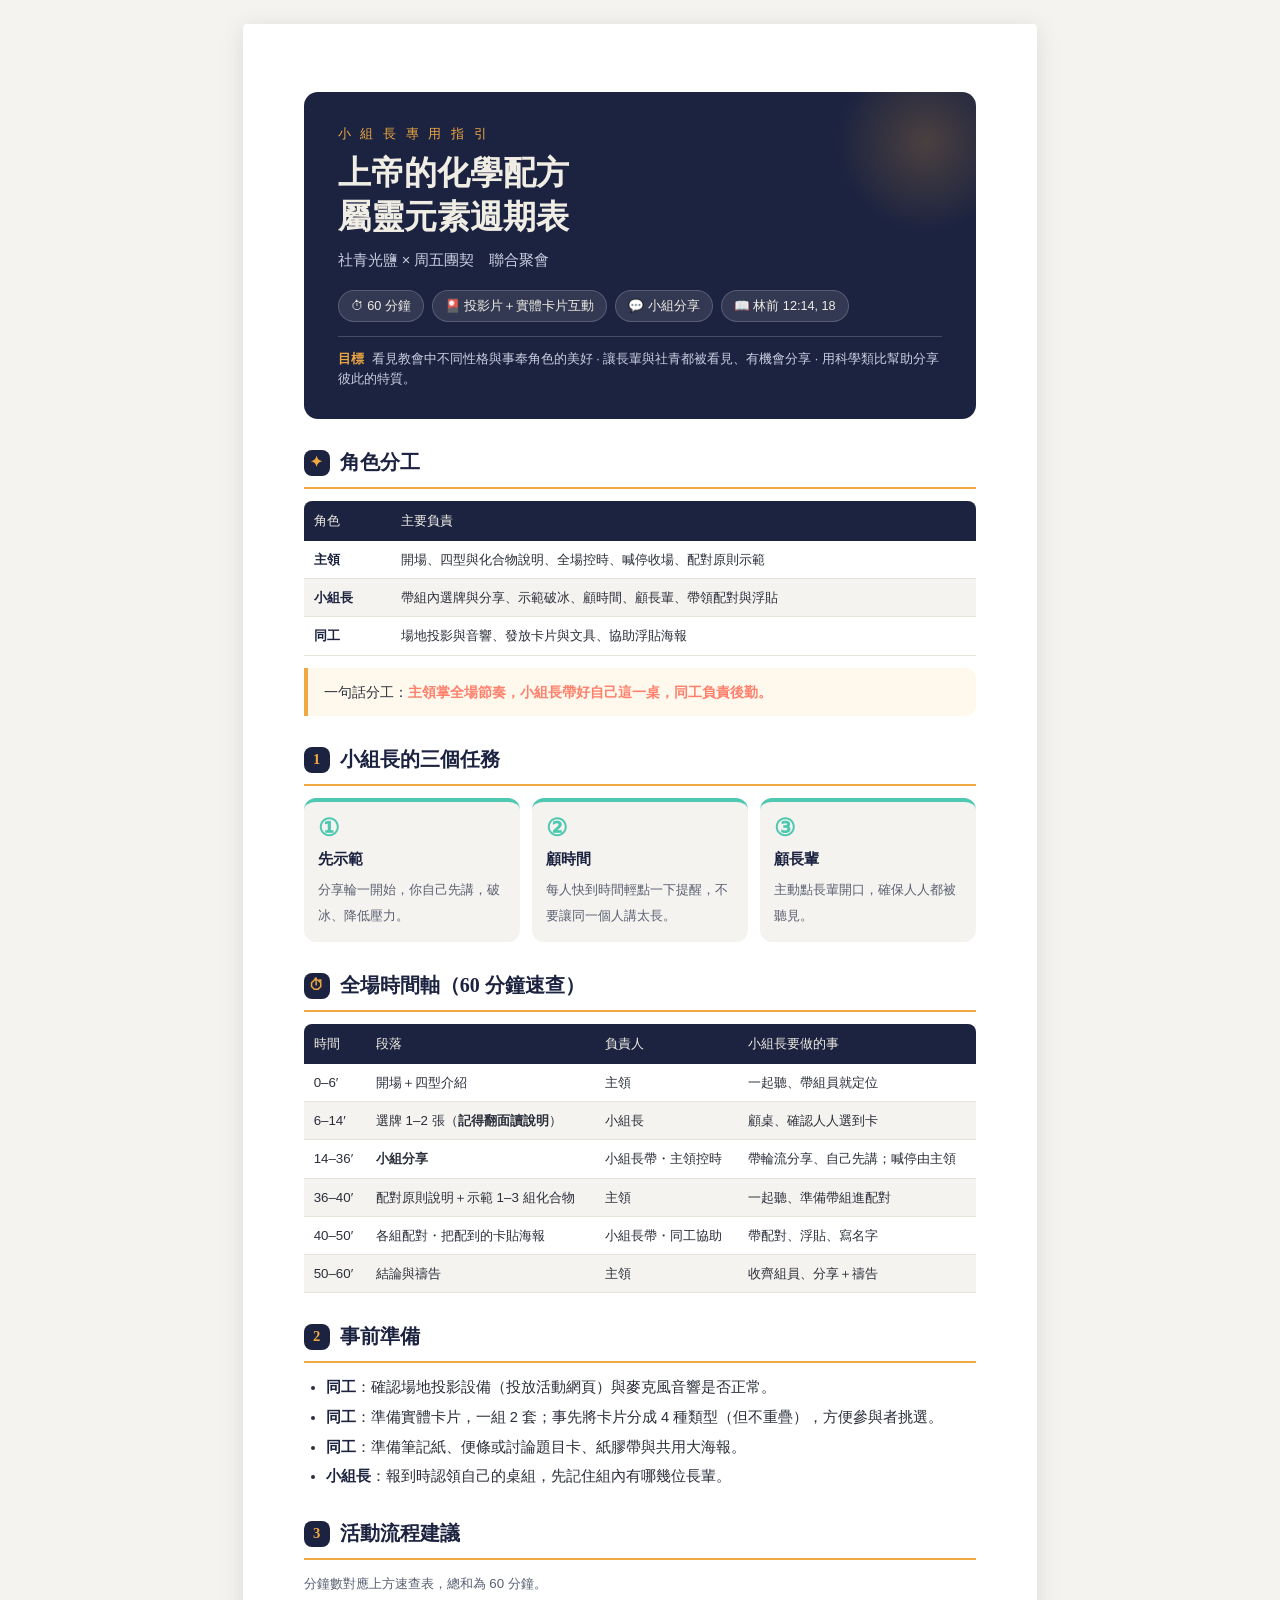
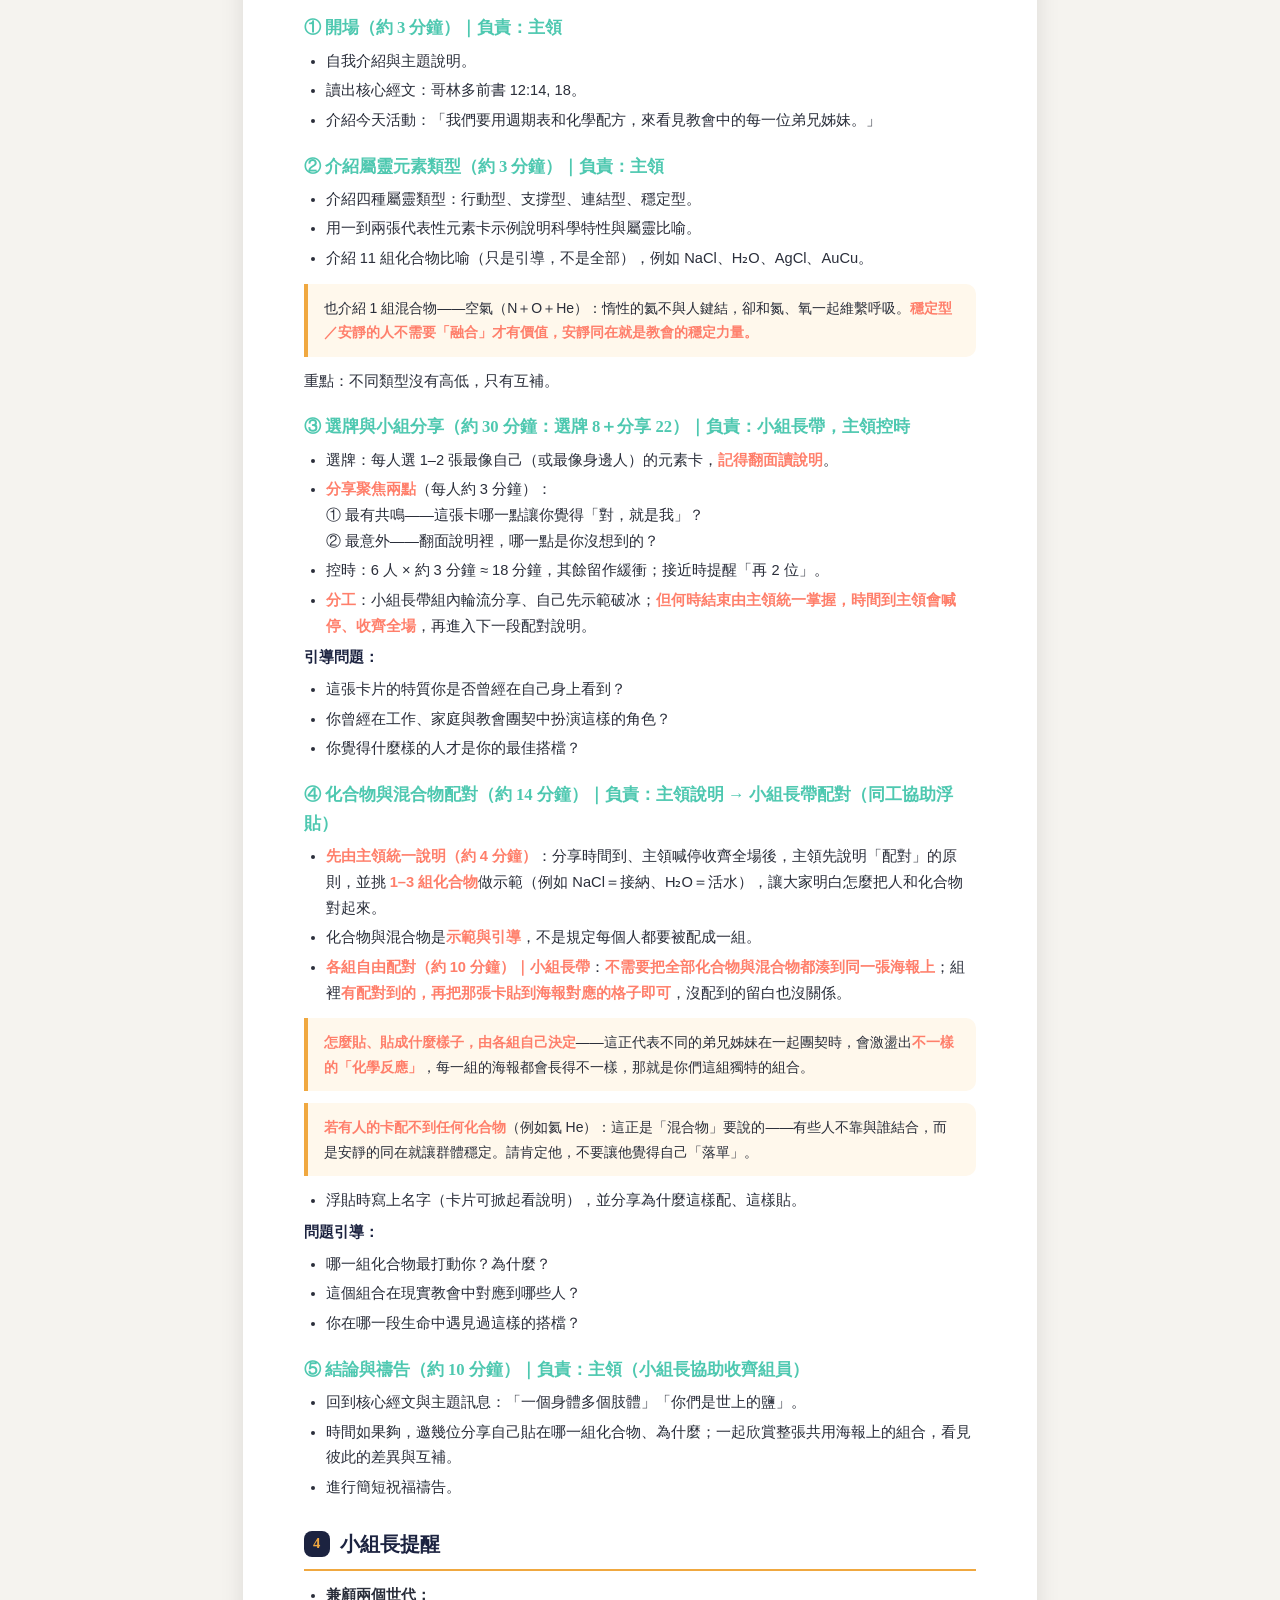
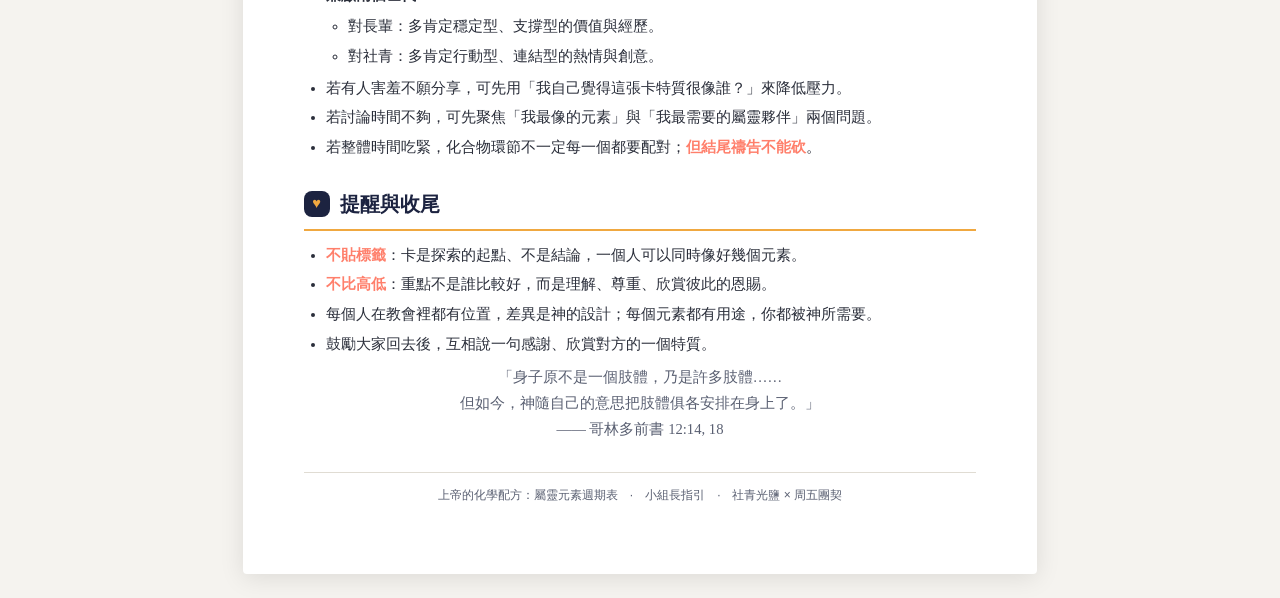
==== commit e6dd3fe6: "小組長指引：移除四型色塊、活動目標併入封面 - 拿掉封面下方四種屬靈類型色塊 - 「活動目標」濃縮為一行併進封面（標題列下方） - 維持黑白 2 頁 A4  Co-Authored-By: Claud" ====
--- a/leader-guide.html
+++ b/leader-guide.html
@@ -93,6 +93,15 @@
     border: 1px solid rgba(255,255,255,.18);
     color: var(--board-text);
   }
+  .cover-goals {
+    margin-top: 14px;
+    padding-top: 12px;
+    border-top: 1px solid rgba(255,255,255,.18);
+    font-size: 9.5pt;
+    line-height: 1.6;
+    color: #c9cfe0;
+  }
+  .cover-goals b { color: var(--struct-main); margin-right: 8px; }
 
   /* ---- type swatches ---- */
   .types {
@@ -249,6 +258,8 @@
     .cover .sub { color: #222; font-size: 9pt; }
     .cover .meta { margin-top: 7px; gap: 6px; }
     .chip { background: #fff; border: 0.75pt solid #000; color: #000; padding: 1px 7px; font-size: 8pt; }
+    .cover-goals { margin-top: 7px; padding-top: 6px; border-top: 0.5pt solid #999; color: #222; font-size: 8.2pt; line-height: 1.4; }
+    .cover-goals b { color: #000; margin-right: 6px; }
 
     /* 四型：細框小方塊 */
     .types { gap: 6px; margin: 0 0 10px; }
@@ -310,21 +321,8 @@
       <span class="chip">💬 小組分享</span>
       <span class="chip">📖 林前 12:14, 18</span>
     </div>
-  </div>
-
-  <div class="types">
-    <div class="type t-action"><b>行動型</b><span>熱情・推動</span></div>
-    <div class="type t-struct"><b>支撐型</b><span>承載・穩固</span></div>
-    <div class="type t-rel"><b>連結型</b><span>連結・調和</span></div>
-    <div class="type t-stab"><b>穩定型</b><span>安靜・恆定</span></div>
-  </div>
-
-  <h2><span class="num">◎</span>活動目標</h2>
-  <ul class="cols2">
-    <li>幫助小組成員看到教會中不同性格與事奉角色的美好。</li>
-    <li>讓每個參與的長輩與社青都有機會分享、感受到被看見。</li>
-    <li>使用「科學類比」幫助分享彼此的特質與想法。</li>
-  </ul>
+    <div class="cover-goals"><b>目標</b>看見教會中不同性格與事奉角色的美好 · 讓長輩與社青都被看見、有機會分享 · 用科學類比幫助分享彼此的特質。</div>
+  </div>
 
   <h2><span class="num">✦</span>角色分工</h2>
   <table>
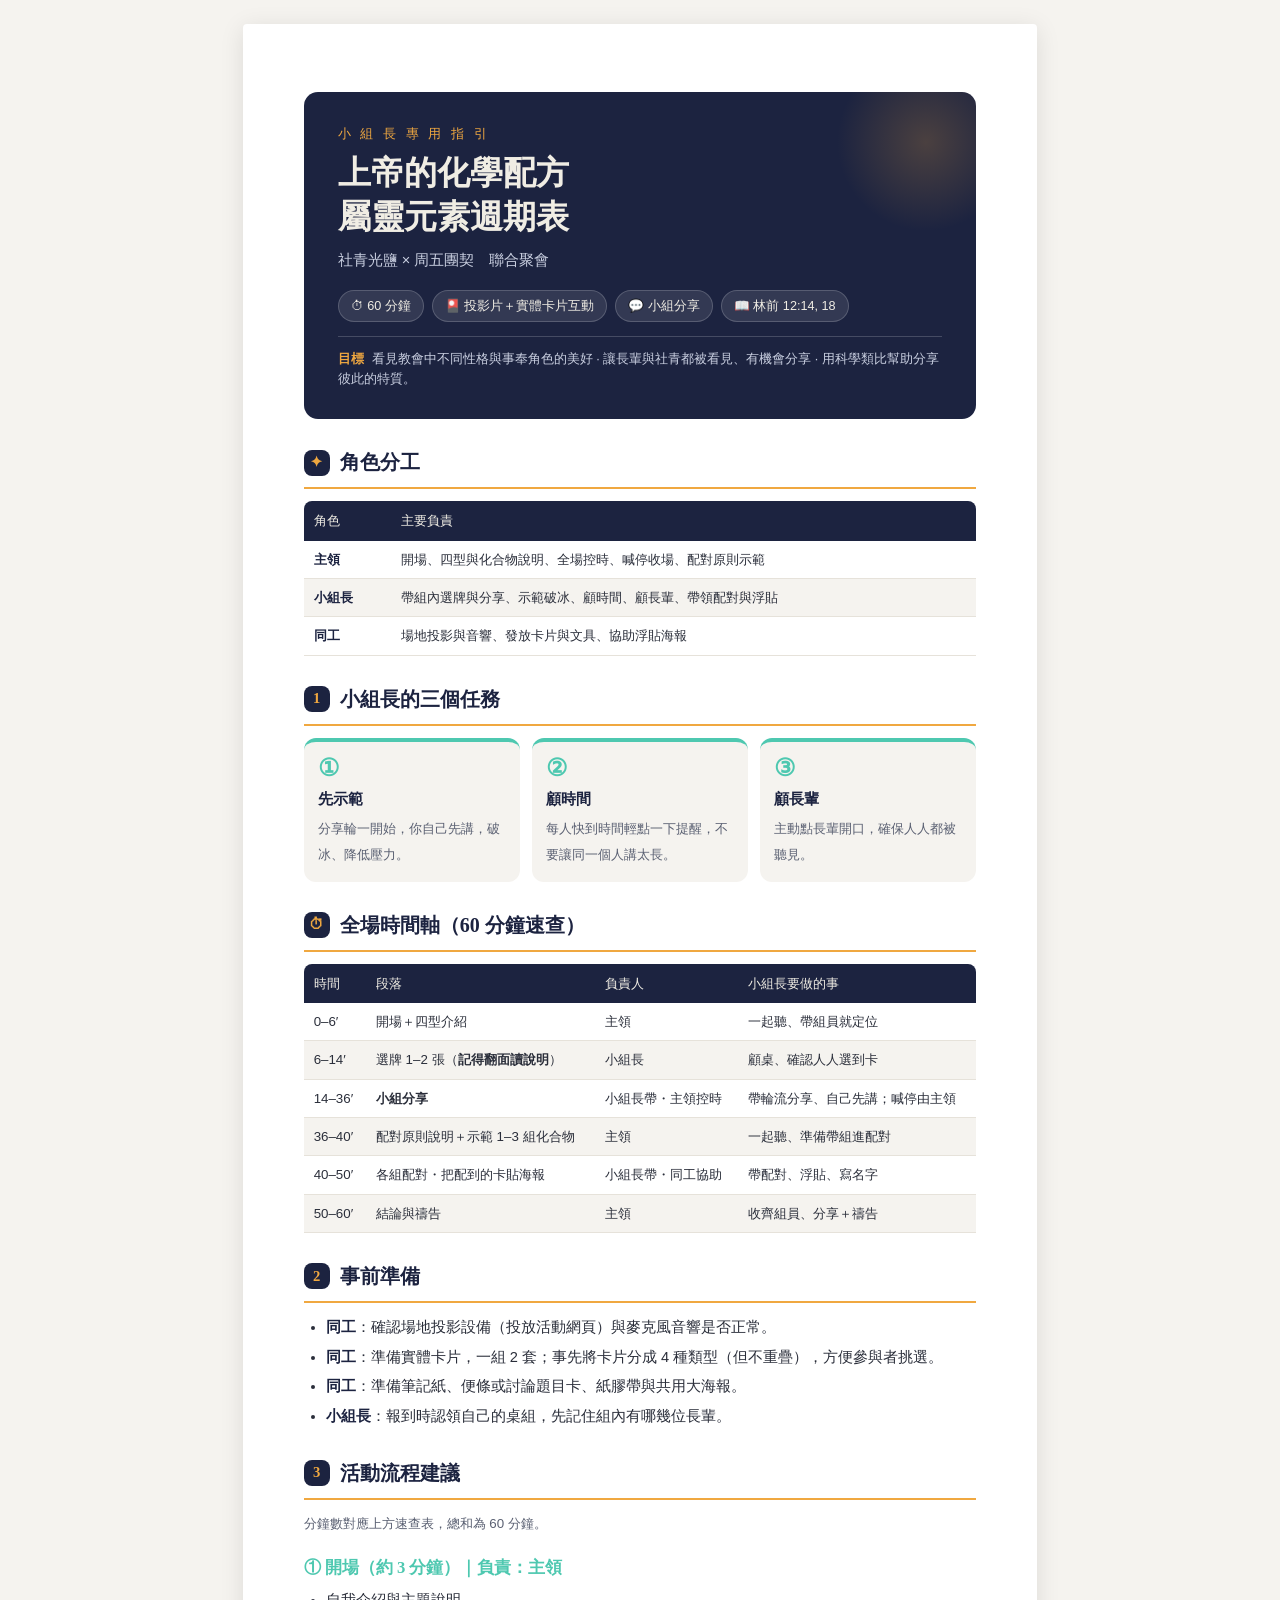
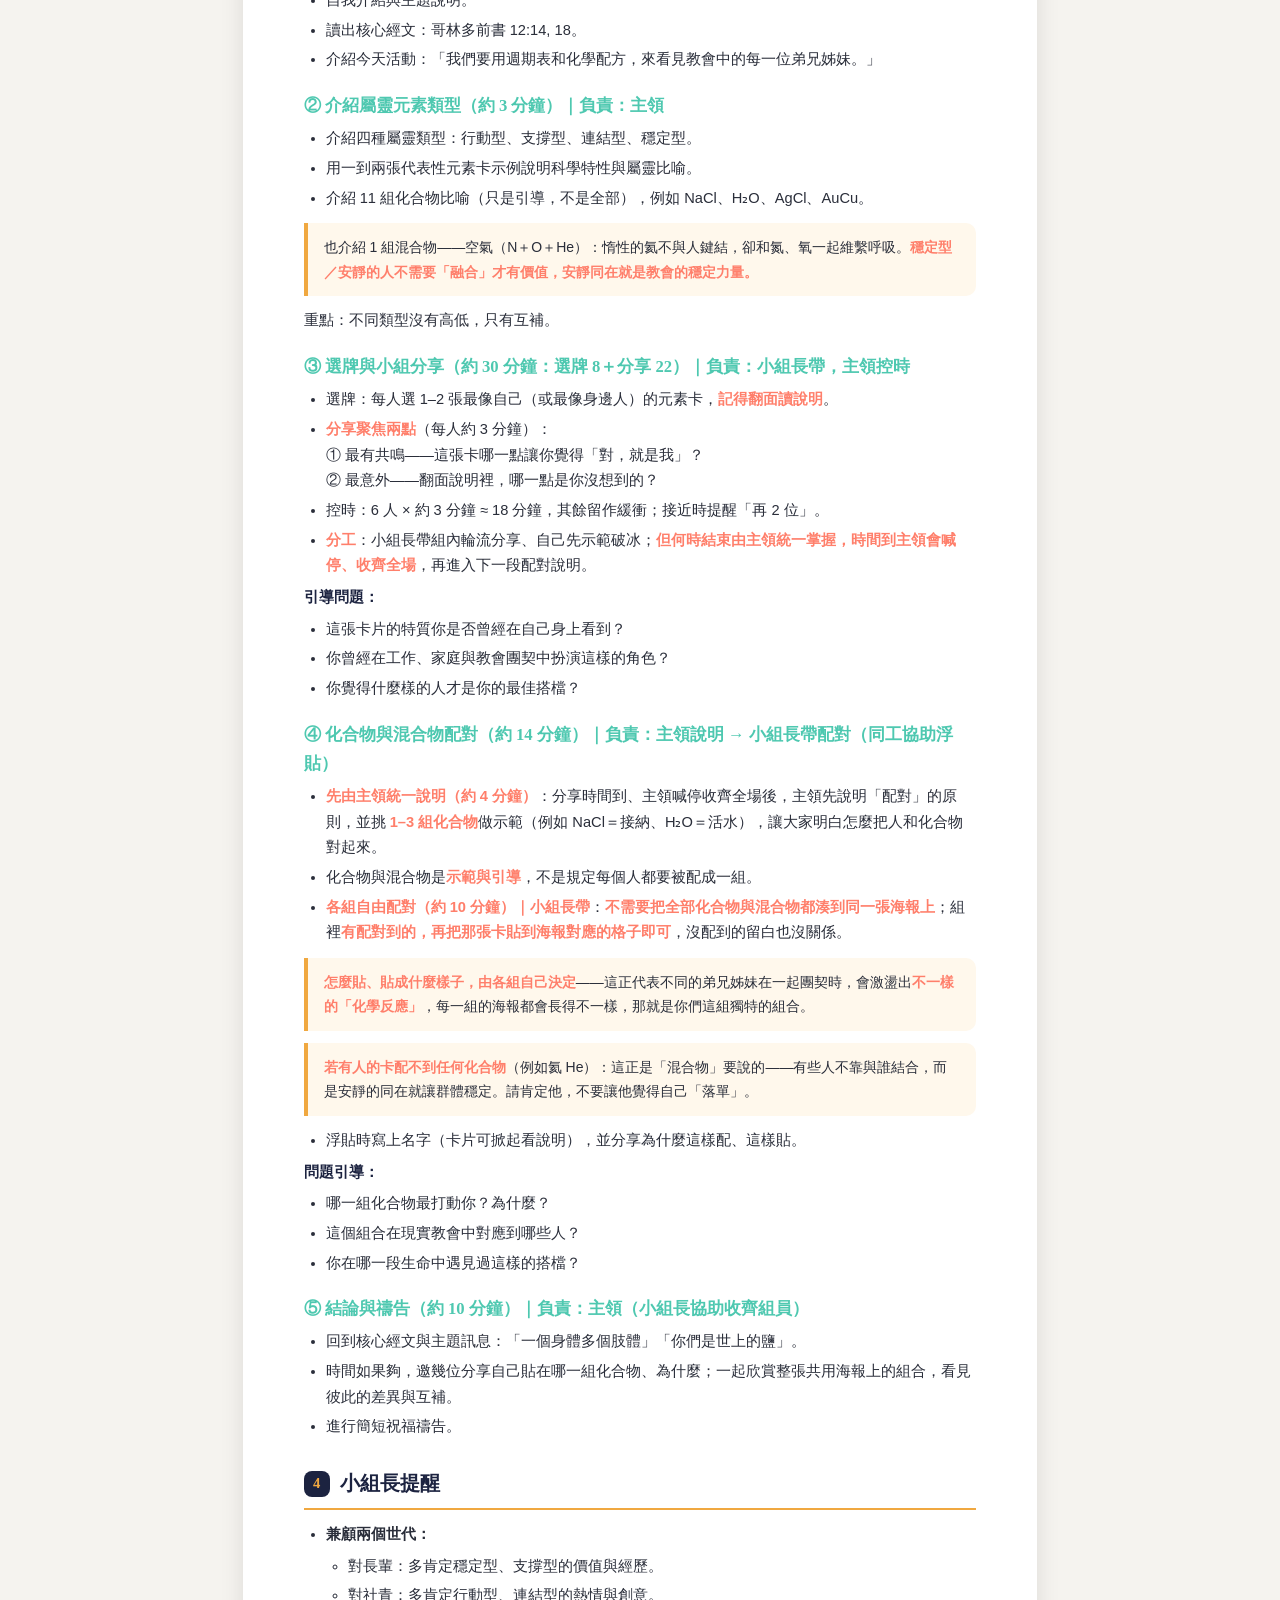
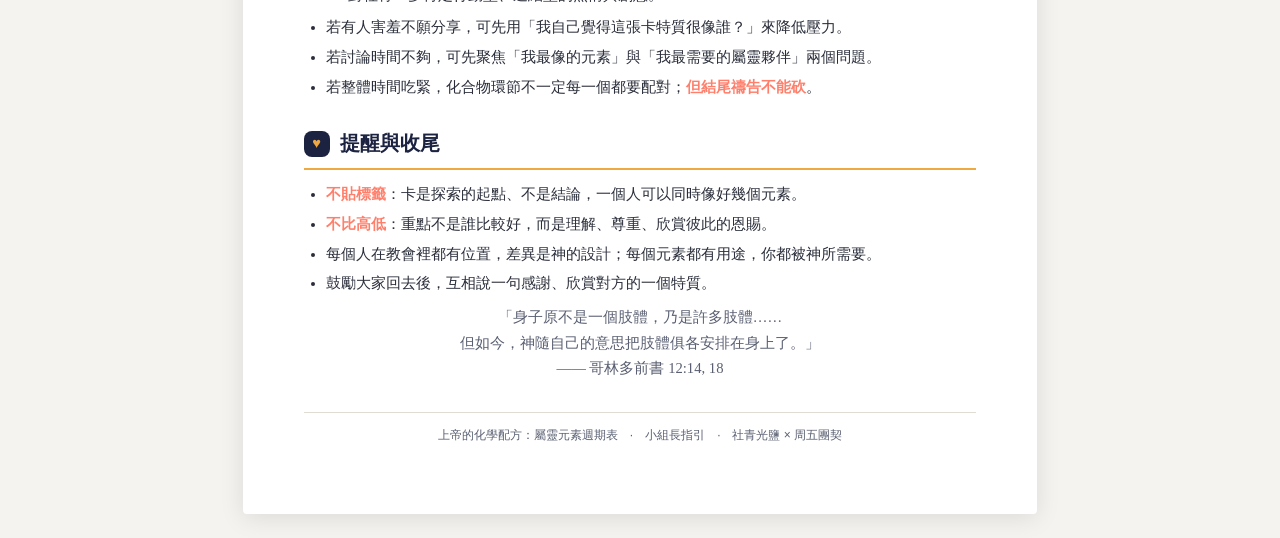
==== commit b567c3db: "小組長指引：移除「一句話分工」標語 Co-Authored-By: Claude Opus 4.8 <noreply@anthropic.com>" ====
--- a/leader-guide.html
+++ b/leader-guide.html
@@ -335,8 +335,6 @@
       <tr><td><b style="color:var(--board)">同工</b></td><td>場地投影與音響、發放卡片與文具、協助浮貼海報</td></tr>
     </tbody>
   </table>
-  <div class="callout">一句話分工：<strong>主領掌全場節奏，小組長帶好自己這一桌，同工負責後勤。</strong></div>
-
   <h2><span class="num">1</span>小組長的三個任務</h2>
   <div class="tasks">
     <div class="task">
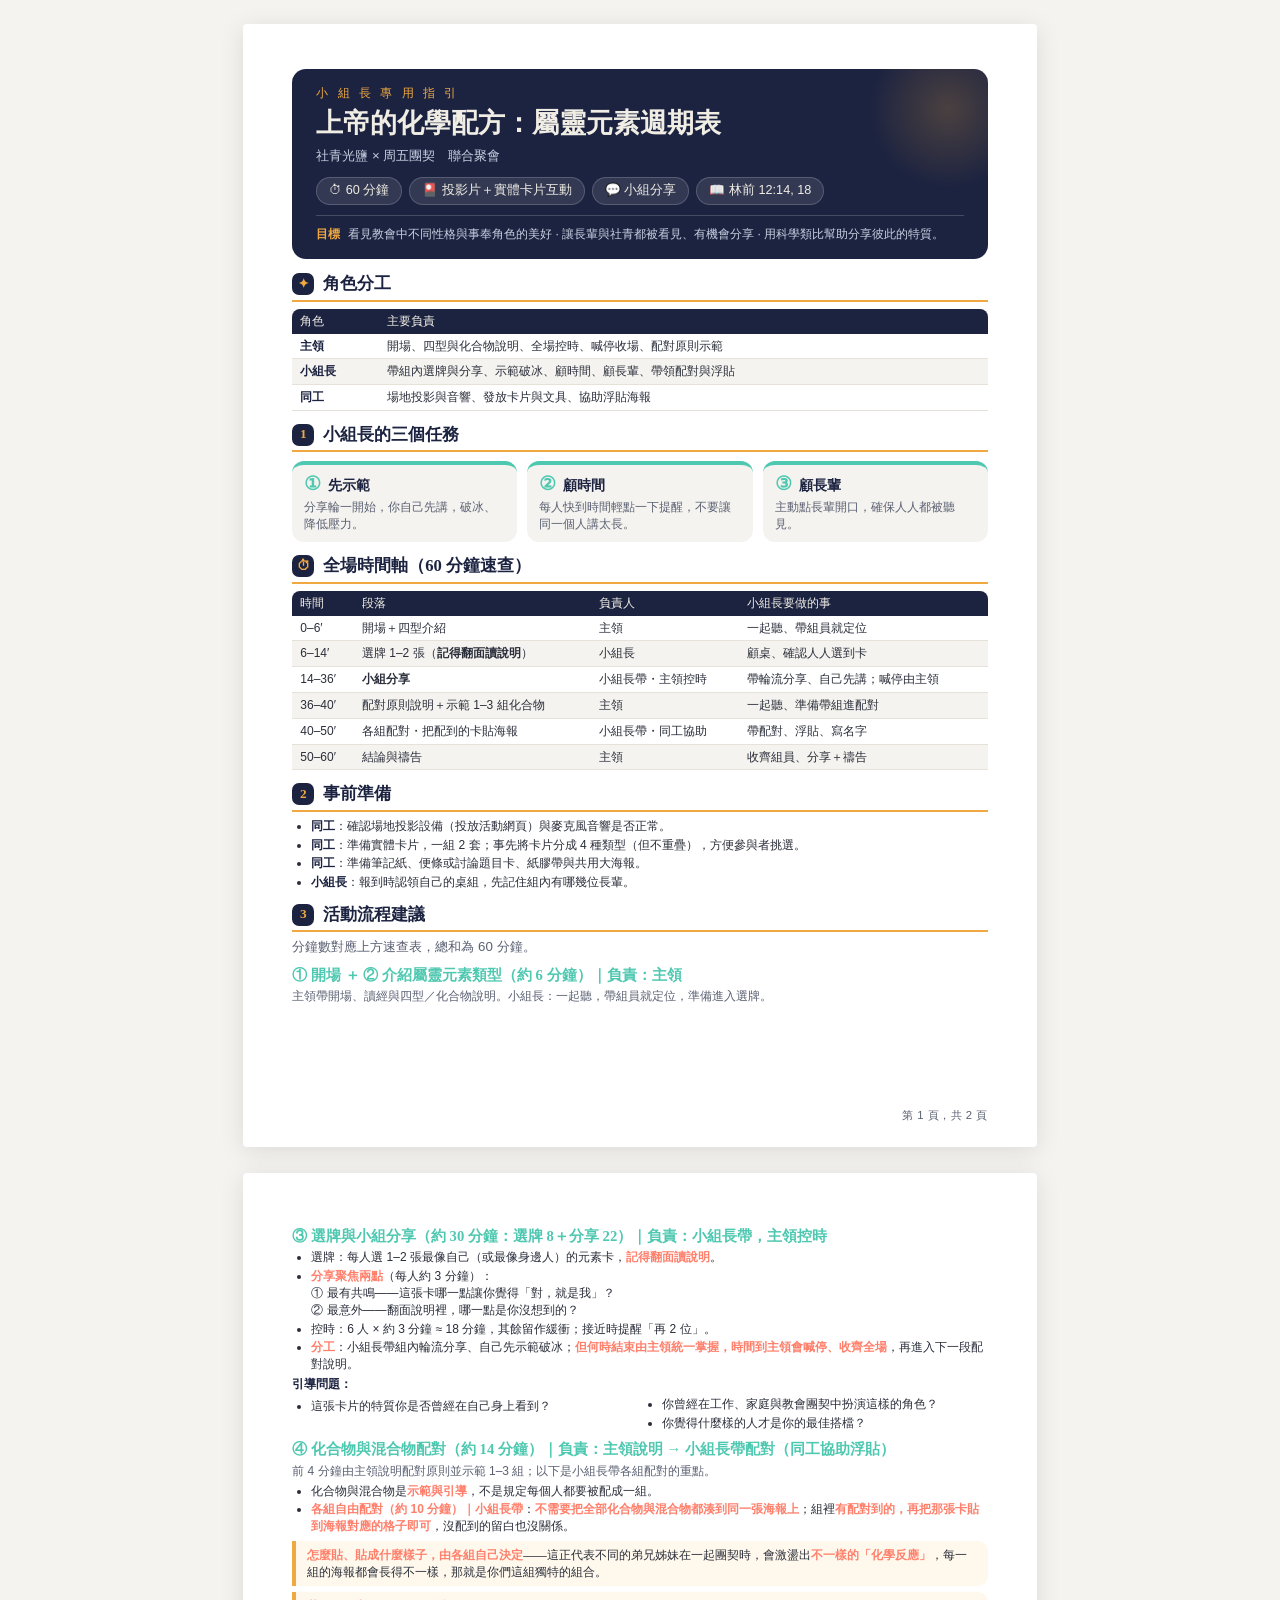
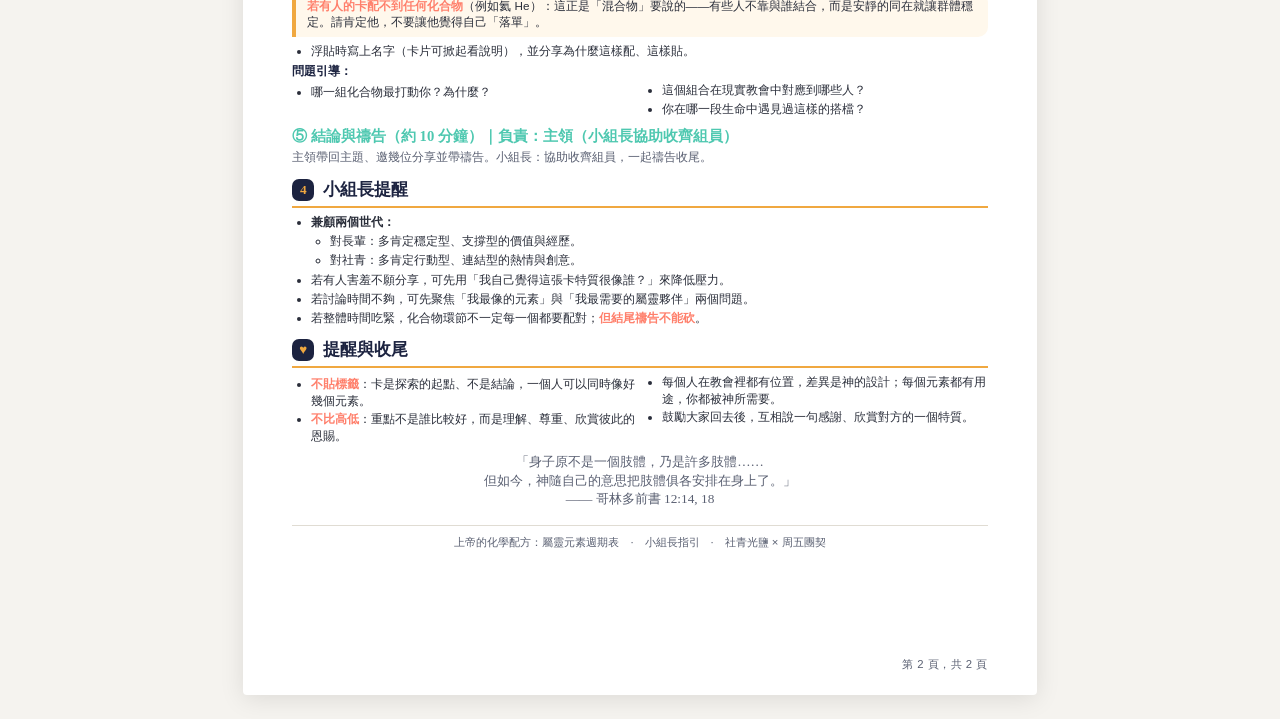
==== commit da795095: "小組長指引：網頁彩色版也排成兩頁，顯示分頁邊界與頁碼，字級調為適中 - 內容拆成兩張 A4「紙張」，螢幕清楚看到分頁邊界與右下角「第 X 頁，共 2 頁」 - 列印時於第二張強制分頁，黑白與彩色皆穩定" ====
--- a/leader-guide.html
+++ b/leader-guide.html
@@ -26,21 +26,39 @@
   body {
     font-family: "Noto Sans TC", "PingFang TC", "Microsoft JhengHei", sans-serif;
     color: var(--ink);
-    line-height: 1.75;
-    font-size: 11pt;
+    line-height: 1.4;
+    font-size: 9pt;
     margin: 0;
     background: var(--bg);
   }
 
-  /* 螢幕檢視：模擬 A4 紙張置中，留白；列印時關閉，改由 @page 控制邊距 */
+  /* 螢幕檢視：模擬 A4 兩張紙，清楚看到分頁邊界與頁碼；列印時改由 @page 控制 */
   .page {
     max-width: 210mm;
     margin: 24px auto;
-    padding: 18mm 16mm;
+  }
+  .sheet {
+    position: relative;
     background: #fff;
     box-shadow: 0 4px 24px rgba(0,0,0,.10);
     border-radius: 4px;
-  }
+    padding: 12mm 13mm 15mm;
+    min-height: 297mm;
+    margin-bottom: 26px;
+  }
+  .sheet:last-child { margin-bottom: 0; }
+  .sheet::after {
+    content: attr(data-pageno);
+    position: absolute;
+    right: 13mm; bottom: 6mm;
+    font-size: 8.5pt;
+    color: var(--ink-soft);
+    letter-spacing: .5px;
+  }
+
+  /* 省版面：條列雙欄（列印版另有自己的雙欄設定） */
+  ul.cols2 { column-count: 2; column-gap: 24px; }
+  ul.cols2 > li { break-inside: avoid; }
 
   h1, h2, h3 { font-family: "Noto Serif TC", "Songti TC", serif; }
 
@@ -49,8 +67,8 @@
     background: var(--board);
     color: var(--board-text);
     border-radius: 14px;
-    padding: 30px 34px;
-    margin-bottom: 26px;
+    padding: 16px 24px;
+    margin-bottom: 13px;
     position: relative;
     overflow: hidden;
   }
@@ -58,32 +76,32 @@
     content: "";
     position: absolute;
     right: -40px; top: -40px;
-    width: 180px; height: 180px;
+    width: 160px; height: 160px;
     border-radius: 50%;
     background: radial-gradient(circle, rgba(240,168,64,.22), transparent 70%);
   }
   .cover .eyebrow {
-    font-size: 10pt;
+    font-size: 9pt;
     letter-spacing: 3px;
     color: var(--struct-main);
-    margin: 0 0 6px;
+    margin: 0 0 5px;
   }
   .cover h1 {
-    margin: 0 0 10px;
-    font-size: 25pt;
+    margin: 0 0 7px;
+    font-size: 20pt;
     font-weight: 700;
-    line-height: 1.3;
+    line-height: 1.25;
   }
   .cover .sub {
     margin: 0;
-    font-size: 11pt;
+    font-size: 10pt;
     color: #c9cfe0;
   }
   .cover .meta {
-    margin-top: 16px;
+    margin-top: 11px;
     display: flex;
     flex-wrap: wrap;
-    gap: 8px;
+    gap: 7px;
   }
   .chip {
     font-size: 9.5pt;
@@ -94,11 +112,11 @@
     color: var(--board-text);
   }
   .cover-goals {
-    margin-top: 14px;
-    padding-top: 12px;
+    margin-top: 10px;
+    padding-top: 9px;
     border-top: 1px solid rgba(255,255,255,.18);
-    font-size: 9.5pt;
-    line-height: 1.6;
+    font-size: 9pt;
+    line-height: 1.55;
     color: #c9cfe0;
   }
   .cover-goals b { color: var(--struct-main); margin-right: 8px; }
@@ -125,57 +143,59 @@
 
   /* ---- section headings ---- */
   h2 {
-    font-size: 15pt;
+    font-size: 12.5pt;
     color: var(--board);
-    margin: 26px 0 12px;
-    padding-bottom: 7px;
+    margin: 12px 0 6px;
+    padding-bottom: 4px;
     border-bottom: 2px solid var(--struct-main);
     display: flex;
     align-items: center;
-    gap: 10px;
+    gap: 9px;
   }
   h2 .num {
     display: inline-flex;
     align-items: center;
     justify-content: center;
-    width: 26px; height: 26px;
-    border-radius: 8px;
+    width: 22px; height: 22px;
+    border-radius: 7px;
     background: var(--board);
     color: var(--struct-main);
+    font-size: 10pt;
+    flex: none;
+  }
+  h3 {
     font-size: 11pt;
-    flex: none;
-  }
-  h3 {
-    font-size: 12.5pt;
     color: var(--rel-main);
-    margin: 18px 0 6px;
-  }
-
-  p { margin: 6px 0; }
-
-  ul, ol { margin: 6px 0; padding-left: 22px; }
-  li { margin: 4px 0; }
+    margin: 8px 0 3px;
+  }
+
+  p { margin: 3px 0; }
+
+  ul, ol { margin: 3px 0; padding-left: 19px; }
+  li { margin: 2px 0; }
 
   strong { color: var(--action-main); font-weight: 700; }
+
+  .lead-note { color: var(--ink-soft); margin: 3px 0; }
 
   /* ---- table ---- */
   table {
     width: 100%;
     border-collapse: collapse;
-    margin: 10px 0;
-    font-size: 10pt;
+    margin: 7px 0;
+    font-size: 9pt;
   }
   th {
     background: var(--board);
     color: var(--board-text);
-    padding: 8px 10px;
+    padding: 4px 8px;
     text-align: left;
     font-weight: 500;
   }
   th:first-child { border-top-left-radius: 8px; }
   th:last-child  { border-top-right-radius: 8px; }
   td {
-    padding: 7px 10px;
+    padding: 4px 8px;
     border-bottom: 1px solid #e6e2da;
   }
   tr:nth-child(even) td { background: var(--bg); }
@@ -183,28 +203,29 @@
   /* ---- task cards ---- */
   .tasks {
     display: flex;
-    gap: 12px;
-    margin: 12px 0;
+    gap: 10px;
+    margin: 9px 0;
   }
   .task {
     flex: 1;
     background: var(--bg);
     border-radius: 12px;
-    padding: 14px;
+    padding: 10px 12px;
     border-top: 4px solid var(--rel-main);
   }
-  .task .k { font-size: 18pt; font-weight: 700; color: var(--rel-main); line-height: 1; }
-  .task b { display: block; margin: 6px 0 4px; color: var(--board); font-size: 11.5pt; }
-  .task span { font-size: 9.5pt; color: var(--ink-soft); }
+  .task-head { display: flex; align-items: baseline; gap: 7px; margin-bottom: 3px; }
+  .task .k { font-size: 14pt; font-weight: 700; color: var(--rel-main); line-height: 1; }
+  .task b { color: var(--board); font-size: 10.5pt; }
+  .task span { font-size: 9pt; color: var(--ink-soft); }
 
   /* ---- callout ---- */
   .callout {
     background: #fff8ec;
     border-left: 4px solid var(--struct-main);
     border-radius: 0 10px 10px 0;
-    padding: 12px 16px;
-    margin: 12px 0;
-    font-size: 10.5pt;
+    padding: 6px 11px;
+    margin: 6px 0;
+    font-size: 8.8pt;
   }
   .callout.quote {
     background: #eef6f3;
@@ -216,20 +237,20 @@
     text-align: center;
     color: var(--ink-soft);
     font-family: "Noto Serif TC", serif;
-    font-size: 11pt;
-    margin: 8px 0 4px;
+    font-size: 10pt;
+    margin: 8px 0 3px;
   }
 
   .avoid-page-break { break-inside: avoid; }
   h2 { break-after: avoid; }
 
   footer {
-    margin-top: 30px;
-    padding-top: 12px;
+    margin-top: 16px;
+    padding-top: 9px;
     border-top: 1px solid #e0dcd3;
     text-align: center;
     color: var(--ink-soft);
-    font-size: 9pt;
+    font-size: 8.5pt;
   }
 
   /* ===== 黑白 A4 列印：白底黑字、線框、壓縮成兩頁 =====
@@ -237,83 +258,83 @@
   @media print {
     @page { size: A4; margin: 10mm 11mm; }
 
-    body { background: #fff; color: #000; font-size: 8.1pt; line-height: 1.3; }
+    body { background: #fff; color: #000; font-size: 9pt; line-height: 1.4; }
     .page { max-width: none; margin: 0; padding: 0; box-shadow: none; border-radius: 0; }
+    /* 兩張紙→兩頁：去除螢幕用的紙張外觀，於第二張強制分頁 */
+    .sheet { min-height: 0; background: #fff; box-shadow: none; border-radius: 0; padding: 0; margin: 0; }
+    .sheet + .sheet { break-before: page; }
+    .sheet::after { display: none; }
+    /* 讓區塊自然填滿頁面（避免整段跳頁留白）；標題與條列仍不被切斷 */
+    .avoid-page-break { break-inside: auto; }
 
     strong, b { color: #000 !important; }
 
     /* 省紙：條列改雙欄 */
-    ul.cols2 { column-count: 2; column-gap: 16px; margin: 3px 0; }
+    ul.cols2 { column-count: 2; column-gap: 18px; margin: 3px 0; }
     ul.cols2 > li { break-inside: avoid; }
 
     /* 封面：拿掉深色底與裝飾圓，改成細線分隔的標題列 */
     .cover {
       background: #fff; color: #000; border: none;
       border-bottom: 1.5pt solid #000; border-radius: 0;
-      padding: 0 0 8px; margin: 0 0 10px; box-shadow: none;
+      padding: 0 0 9px; margin: 0 0 11px; box-shadow: none;
     }
     .cover::after { display: none; }
-    .cover .eyebrow { color: #000; margin: 0 0 2px; letter-spacing: 2px; }
-    .cover h1 { font-size: 16pt; margin: 0 0 4px; line-height: 1.2; }
-    .cover .sub { color: #222; font-size: 9pt; }
-    .cover .meta { margin-top: 7px; gap: 6px; }
-    .chip { background: #fff; border: 0.75pt solid #000; color: #000; padding: 1px 7px; font-size: 8pt; }
-    .cover-goals { margin-top: 7px; padding-top: 6px; border-top: 0.5pt solid #999; color: #222; font-size: 8.2pt; line-height: 1.4; }
-    .cover-goals b { color: #000; margin-right: 6px; }
-
-    /* 四型：細框小方塊 */
-    .types { gap: 6px; margin: 0 0 10px; }
-    .type, .t-action, .t-struct, .t-rel, .t-stab {
-      background: #fff !important; color: #000 !important;
-      border: 0.75pt solid #555; padding: 4px 6px; border-radius: 6px;
-    }
-    .type b { font-size: 9.5pt; }
-    .type span { color: #333; font-size: 7.5pt; }
-
-    /* 標題：壓縮間距、去色 */
-    h2 { color: #000; font-size: 11.5pt; margin: 10px 0 5px; padding-bottom: 3px; border-bottom: 1pt solid #000; gap: 7px; }
-    h2 .num { background: #fff; color: #000; border: 0.75pt solid #000; width: 19px; height: 19px; border-radius: 5px; font-size: 9pt; }
-    h3 { color: #000; font-size: 10pt; margin: 8px 0 2px; }
+    .cover .eyebrow { color: #000; margin: 0 0 3px; letter-spacing: 3px; font-size: 8.5pt; }
+    .cover h1 { font-size: 18pt; margin: 0 0 5px; line-height: 1.2; }
+    .cover .sub { color: #222; font-size: 9.5pt; }
+    .cover .meta { margin-top: 8px; gap: 6px; }
+    .chip { background: #fff; border: 0.75pt solid #000; color: #000; padding: 2px 8px; font-size: 8.3pt; }
+    .cover-goals { margin-top: 8px; padding-top: 7px; border-top: 0.5pt solid #999; color: #222; font-size: 8.6pt; line-height: 1.5; }
+    .cover-goals b { color: #000; margin-right: 7px; }
+
+    /* 標題：清楚的層級、去色 */
+    h2 { color: #000; font-size: 12pt; margin: 10px 0 5px; padding-bottom: 3px; border-bottom: 1.25pt solid #000; gap: 8px; }
+    h2 .num { background: #fff; color: #000; border: 0.9pt solid #000; width: 20px; height: 20px; border-radius: 6px; font-size: 9.5pt; }
+    h3 { color: #000; font-size: 10.5pt; margin: 8px 0 3px; }
     p { margin: 3px 0; }
-    p[style] { font-size: 8.5pt !important; color: #333 !important; }
-    ul, ol { margin: 3px 0; padding-left: 18px; }
-    li { margin: 1.5px 0; }
-
-    /* 表格：白底黑線 */
-    table { margin: 6px 0; font-size: 8.2pt; }
-    th { background: #fff; color: #000; border: 0.75pt solid #000; padding: 3px 6px; font-weight: 700; }
+    p[style] { font-size: 8.5pt !important; color: #444 !important; }
+    .lead-note { color: #444; }
+    ul, ol { margin: 3px 0; padding-left: 19px; }
+    li { margin: 2px 0; }
+
+    /* 表格：白底黑線、表頭加粗底線 */
+    table { margin: 6px 0; font-size: 8.7pt; }
+    th { background: #fff; color: #000; border: 0.75pt solid #000; border-bottom: 1.5pt solid #000; padding: 4px 8px; font-weight: 700; }
     th:first-child, th:last-child { border-radius: 0; }
-    td { padding: 3px 6px; border: 0.5pt solid #999; }
+    td { padding: 4px 8px; border: 0.5pt solid #999; }
     td b[style] { color: #000 !important; }
     tr:nth-child(even) td { background: #fff; }
 
-    /* 三個任務：細框、緊湊 */
-    .tasks { gap: 8px; margin: 8px 0; }
-    .task { background: #fff; border: 0.75pt solid #999; border-top: 2pt solid #000; border-radius: 6px; padding: 7px 9px; }
-    .task .k { color: #000; font-size: 14pt; }
-    .task b { color: #000; font-size: 10pt; margin: 3px 0 2px; }
-    .task span { color: #222; font-size: 8.2pt; }
+    /* 三個任務：細框 */
+    .tasks { gap: 9px; margin: 8px 0; }
+    .task { background: #fff; border: 0.75pt solid #999; border-top: 2.5pt solid #000; border-radius: 7px; padding: 8px 10px; }
+    .task .k { color: #000; font-size: 15pt; }
+    .task b { color: #000; font-size: 10.5pt; margin: 3px 0 2px; }
+    .task span { color: #222; font-size: 8.5pt; }
 
     /* callout：去底色，改細左線 */
-    .callout { background: #fff; border-left: 2.5pt solid #000; border-radius: 0; padding: 5px 10px; margin: 5px 0; font-size: 8.4pt; }
+    .callout { background: #fff; border-left: 3pt solid #000; border-radius: 0; padding: 6px 11px; margin: 6px 0; font-size: 8.7pt; }
     .callout.quote { background: #fff; border-left-color: #000; font-style: normal; }
 
-    .verse { color: #222; font-size: 9pt; margin: 6px 0 2px; }
-    footer { color: #333; margin-top: 12px; padding-top: 8px; font-size: 7.5pt; }
+    .verse { color: #222; font-size: 9.5pt; margin: 8px 0 3px; }
+    footer { color: #333; margin-top: 13px; padding-top: 9px; font-size: 8pt; }
 
     /* 跨頁控制：標題不落單、表格與卡片不被切開 */
     h2, h3 { break-after: avoid; }
     table, thead, tr, .task, .callout, li { break-inside: avoid; }
-    .tasks, .types { break-inside: avoid; }
+    .tasks { break-inside: avoid; }
   }
 </style>
 </head>
 <body>
 <div class="page">
 
+  <section class="sheet" data-pageno="第 1 頁，共 2 頁">
+
   <div class="cover">
     <p class="eyebrow">小 組 長 專 用 指 引</p>
-    <h1>上帝的化學配方<br>屬靈元素週期表</h1>
+    <h1>上帝的化學配方：屬靈元素週期表</h1>
     <p class="sub">社青光鹽 × 周五團契　聯合聚會</p>
     <div class="meta">
       <span class="chip">⏱ 60 分鐘</span>
@@ -338,18 +359,15 @@
   <h2><span class="num">1</span>小組長的三個任務</h2>
   <div class="tasks">
     <div class="task">
-      <div class="k">①</div>
-      <b>先示範</b>
+      <div class="task-head"><span class="k">①</span><b>先示範</b></div>
       <span>分享輪一開始，你自己先講，破冰、降低壓力。</span>
     </div>
     <div class="task">
-      <div class="k">②</div>
-      <b>顧時間</b>
+      <div class="task-head"><span class="k">②</span><b>顧時間</b></div>
       <span>每人快到時間輕點一下提醒，不要讓同一個人講太長。</span>
     </div>
     <div class="task">
-      <div class="k">③</div>
-      <b>顧長輩</b>
+      <div class="task-head"><span class="k">③</span><b>顧長輩</b></div>
       <span>主動點長輩開口，確保人人都被聽見。</span>
     </div>
   </div>
@@ -380,23 +398,12 @@
   <h2><span class="num">3</span>活動流程建議</h2>
   <p style="color:var(--ink-soft);font-size:10pt;">分鐘數對應上方速查表，總和為 60 分鐘。</p>
 
-  <h3>① 開場（約 3 分鐘）｜負責：主領</h3>
-  <ul>
-    <li>自我介紹與主題說明。</li>
-    <li>讀出核心經文：哥林多前書 12:14, 18。</li>
-    <li>介紹今天活動：「我們要用週期表和化學配方，來看見教會中的每一位弟兄姊妹。」</li>
-  </ul>
-
-  <h3>② 介紹屬靈元素類型（約 3 分鐘）｜負責：主領</h3>
-  <ul>
-    <li>介紹四種屬靈類型：行動型、支撐型、連結型、穩定型。</li>
-    <li>用一到兩張代表性元素卡示例說明科學特性與屬靈比喻。</li>
-    <li>介紹 11 組化合物比喻（只是引導，不是全部），例如 NaCl、H₂O、AgCl、AuCu。</li>
-  </ul>
-  <div class="callout">
-    也介紹 1 組混合物——空氣（N＋O＋He）：惰性的氦不與人鍵結，卻和氮、氧一起維繫呼吸。<strong>穩定型／安靜的人不需要「融合」才有價值，安靜同在就是教會的穩定力量。</strong>
-  </div>
-  <p>重點：不同類型沒有高低，只有互補。</p>
+  <h3>① 開場 ＋ ② 介紹屬靈元素類型（約 6 分鐘）｜負責：主領</h3>
+  <p class="lead-note">主領帶開場、讀經與四型／化合物說明。小組長：一起聽，帶組員就定位，準備進入選牌。</p>
+
+  </section>
+
+  <section class="sheet" data-pageno="第 2 頁，共 2 頁">
 
   <h3>③ 選牌與小組分享（約 30 分鐘：選牌 8＋分享 22）｜負責：小組長帶，主領控時</h3>
   <ul>
@@ -415,8 +422,8 @@
   </ul>
 
   <h3>④ 化合物與混合物配對（約 14 分鐘）｜負責：主領說明 → 小組長帶配對（同工協助浮貼）</h3>
+  <p class="lead-note">前 4 分鐘由主領說明配對原則並示範 1–3 組；以下是小組長帶各組配對的重點。</p>
   <ul>
-    <li><strong>先由主領統一說明（約 4 分鐘）</strong>：分享時間到、主領喊停收齊全場後，主領先說明「配對」的原則，並挑 <strong>1–3 組化合物</strong>做示範（例如 NaCl＝接納、H₂O＝活水），讓大家明白怎麼把人和化合物對起來。</li>
     <li>化合物與混合物是<strong>示範與引導</strong>，不是規定每個人都要被配成一組。</li>
     <li><strong>各組自由配對（約 10 分鐘）｜小組長帶</strong>：<strong>不需要把全部化合物與混合物都湊到同一張海報上</strong>；組裡<strong>有配對到的，再把那張卡貼到海報對應的格子即可</strong>，沒配到的留白也沒關係。</li>
   </ul>
@@ -437,11 +444,7 @@
   </ul>
 
   <h3>⑤ 結論與禱告（約 10 分鐘）｜負責：主領（小組長協助收齊組員）</h3>
-  <ul>
-    <li>回到核心經文與主題訊息：「一個身體多個肢體」「你們是世上的鹽」。</li>
-    <li>時間如果夠，邀幾位分享自己貼在哪一組化合物、為什麼；一起欣賞整張共用海報上的組合，看見彼此的差異與互補。</li>
-    <li>進行簡短祝福禱告。</li>
-  </ul>
+  <p class="lead-note">主領帶回主題、邀幾位分享並帶禱告。小組長：協助收齊組員，一起禱告收尾。</p>
 
   <h2><span class="num">4</span>小組長提醒</h2>
   <div class="avoid-page-break">
@@ -471,6 +474,8 @@
 
   <footer>上帝的化學配方：屬靈元素週期表　·　小組長指引　·　社青光鹽 × 周五團契</footer>
 
+  </section>
+
 </div>
 </body>
 </html>
